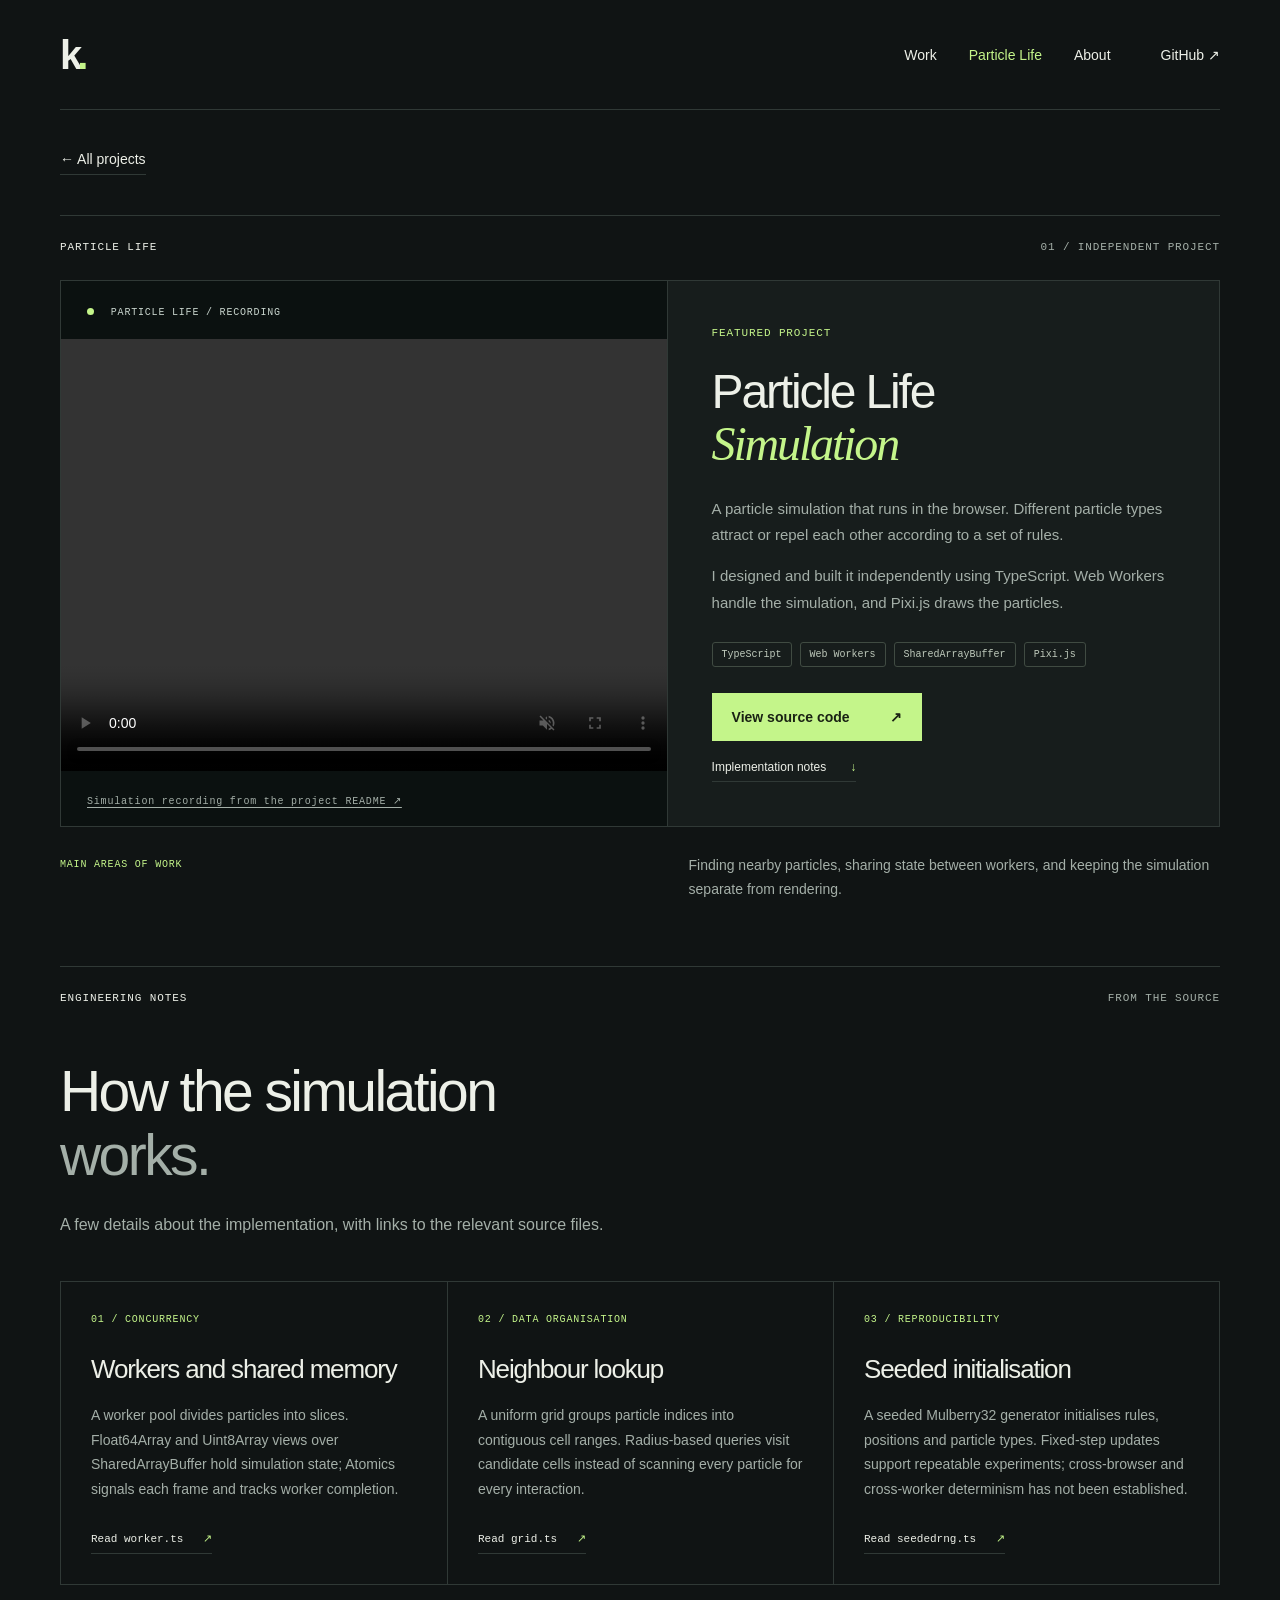
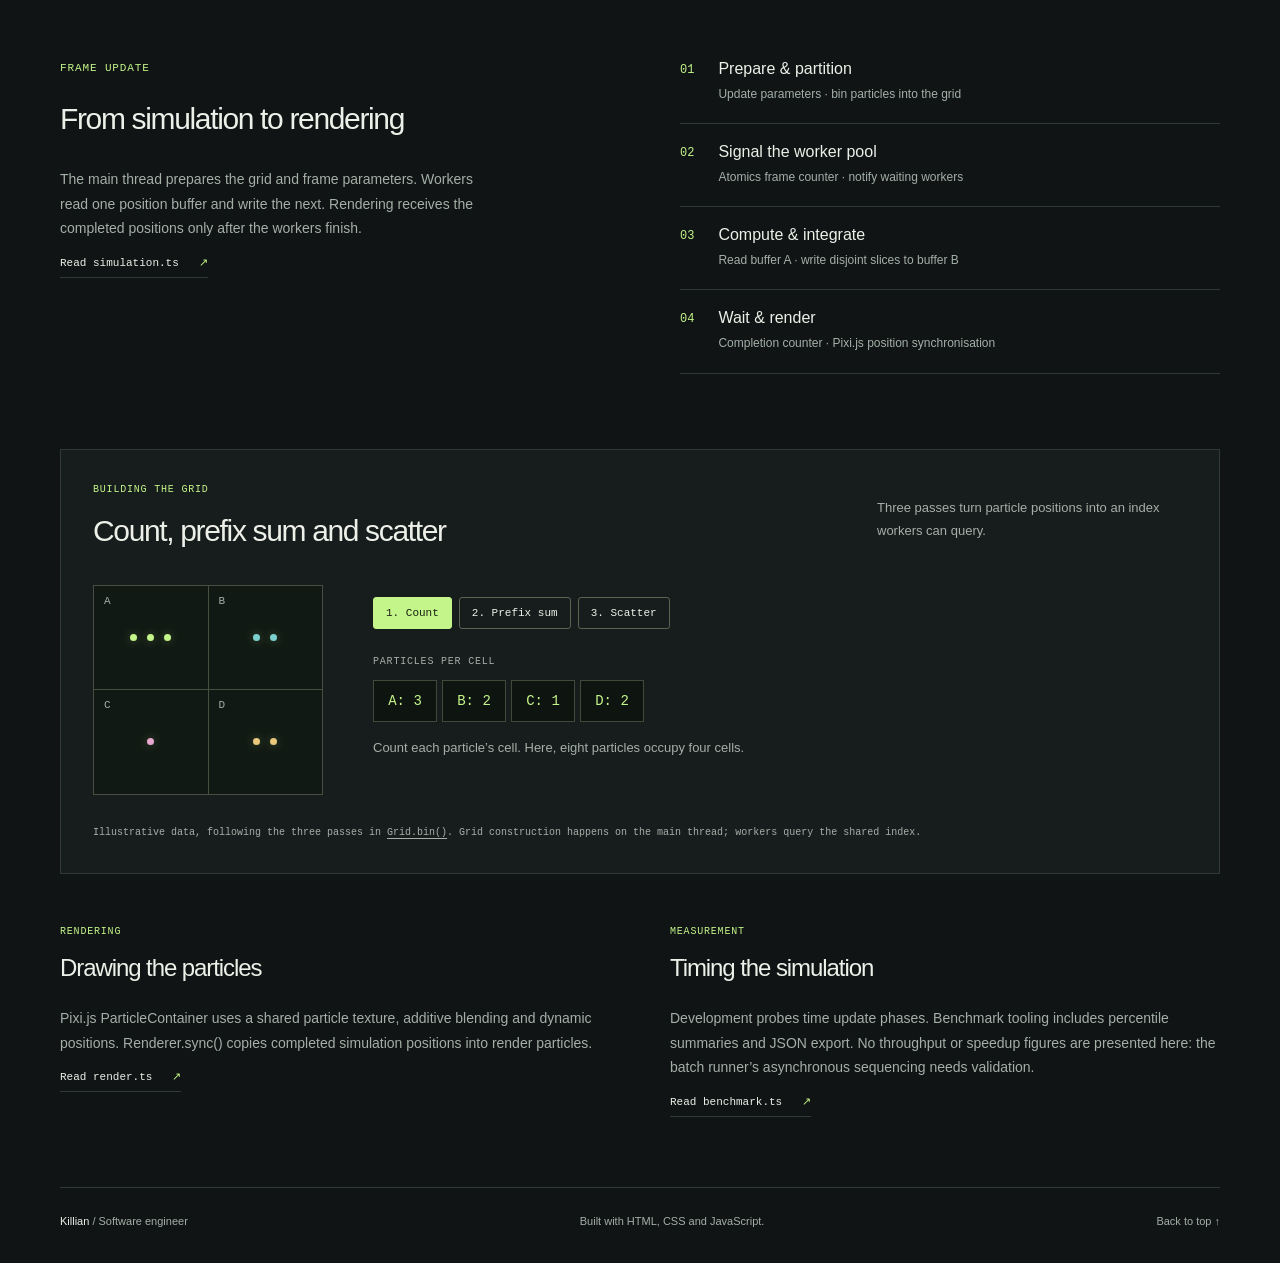
==== particle-life.html @ 876425b4 "Split Particle Life case study into a dedicated page" ====
<!doctype html>
<html lang="en">
<head>
  <meta charset="utf-8">
  <meta name="viewport" content="width=device-width, initial-scale=1">
  <meta name="theme-color" content="#101414">
  <meta name="description" content="How I built my Particle Life simulation, from a brute-force version to a spatial grid and parallel workers.">
  <title>Particle Life — Killian</title>
  <link rel="canonical" href="https://dufuslupus.github.io/particle-life.html">
  <meta property="og:title" content="Particle Life — Killian">
  <meta property="og:description" content="The story and implementation of my Particle Life simulation.">
  <meta property="og:type" content="website">
  <meta property="og:url" content="https://dufuslupus.github.io/particle-life.html">
  <link rel="icon" href="favicon.svg" type="image/svg+xml">
  <link rel="stylesheet" href="styles.css">
  <script src="script.js" defer></script>
</head>
<body>
  <a class="skip-link" href="#main">Skip to content</a>
  <header class="site-header wrap">
    <a class="wordmark" href="index.html" aria-label="Killian, home">k<span>.</span></a>
    <nav aria-label="Main navigation"><a href="index.html#work">Work</a><a href="particle-life.html" aria-current="page">Particle Life</a><a href="index.html#about">About</a><a class="external" href="https://github.com/DufusLupus">GitHub <span aria-hidden="true">↗</span></a></nav>
  </header>
  <main id="main">
    <div class="project-page-heading wrap"><a class="text-link" href="index.html#work">← All projects</a></div>
    <section id="work" class="work wrap" aria-labelledby="work-title">
      <div class="section-label"><h2 id="work-title">PARTICLE LIFE</h2><span>01 / INDEPENDENT PROJECT</span></div>
      <article class="featured">
        <div class="particle-art"><video id="particle-video" controls muted playsinline loop preload="metadata" aria-label="Particle Life simulation recording"><source src="assets/particle-life.mp4" type="video/mp4">Your browser cannot play this video. <a href="assets/particle-life.mp4">Download the simulation recording</a>.</video><div class="art-label"><span class="status-dot"></span> PARTICLE LIFE / RECORDING</div><p class="art-caption"><a href="https://github.com/user-attachments/assets/b621fb14-c8b5-4157-82b7-b56a4f75bf6d">Simulation recording from the project README ↗</a></p></div>
        <div class="project-copy"><p class="eyebrow">FEATURED PROJECT</p><h1>Particle Life<span class="serif">Simulation</span></h1><p>A particle simulation that runs in the browser. Different particle types attract or repel each other according to a set of rules.</p><p>I designed and built it independently using TypeScript. Web Workers handle the simulation, and Pixi.js draws the particles.</p><ul class="tags" aria-label="Project technologies"><li>TypeScript</li><li>Web Workers</li><li>SharedArrayBuffer</li><li>Pixi.js</li></ul><a class="button" href="https://github.com/DufusLupus/Javascript-Particle-Sim">View source code <span aria-hidden="true">↗</span></a><a class="text-link secondary-link" href="#engineering">Implementation notes <span aria-hidden="true">↓</span></a></div>
      </article>
      <div class="project-note"><span>MAIN AREAS OF WORK</span><p>Finding nearby particles, sharing state between workers, and keeping the simulation separate from rendering.</p></div>
    </section>

    <section id="engineering" class="engineering wrap" aria-labelledby="engineering-title">
      <div class="section-label"><p>ENGINEERING NOTES</p><span>FROM THE SOURCE</span></div>
      <h2 id="engineering-title">How the simulation<br><span class="muted">works.</span></h2>
      <p class="section-intro">A few details about the implementation, with links to the relevant source files.</p>
      <div class="highlights">
        <article><span class="card-number">01 / CONCURRENCY</span><h3>Workers and shared memory</h3><p>A worker pool divides particles into slices. Float64Array and Uint8Array views over SharedArrayBuffer hold simulation state; Atomics signals each frame and tracks worker completion.</p><a class="source-link" data-source="src/sim/workers/worker.ts" href="https://github.com/DufusLupus/Javascript-Particle-Sim/blob/3011df54cb6e0d4b2b210ba6ca87b3fdc6b770a5/particle-system/src/sim/workers/worker.ts">Read worker.ts <span aria-hidden="true">↗</span></a></article>
        <article><span class="card-number">02 / DATA ORGANISATION</span><h3>Neighbour lookup</h3><p>A uniform grid groups particle indices into contiguous cell ranges. Radius-based queries visit candidate cells instead of scanning every particle for every interaction.</p><a class="source-link" data-source="src/sim/spatialPartition/modules/grid.ts" href="https://github.com/DufusLupus/Javascript-Particle-Sim/blob/3011df54cb6e0d4b2b210ba6ca87b3fdc6b770a5/particle-system/src/sim/spatialPartition/modules/grid.ts">Read grid.ts <span aria-hidden="true">↗</span></a></article>
        <article><span class="card-number">03 / REPRODUCIBILITY</span><h3>Seeded initialisation</h3><p>A seeded Mulberry32 generator initialises rules, positions and particle types. Fixed-step updates support repeatable experiments; cross-browser and cross-worker determinism has not been established.</p><a class="source-link" data-source="src/core/seededrng.ts" href="https://github.com/DufusLupus/Javascript-Particle-Sim/blob/3011df54cb6e0d4b2b210ba6ca87b3fdc6b770a5/particle-system/src/core/seededrng.ts">Read seededrng.ts <span aria-hidden="true">↗</span></a></article>
      </div>

      <div class="architecture"><div><p class="eyebrow">FRAME UPDATE</p><h3>From simulation to rendering</h3><p>The main thread prepares the grid and frame parameters. Workers read one position buffer and write the next. Rendering receives the completed positions only after the workers finish.</p><a class="source-link" data-source="src/sim/simulation.ts" href="https://github.com/DufusLupus/Javascript-Particle-Sim/blob/3011df54cb6e0d4b2b210ba6ca87b3fdc6b770a5/particle-system/src/sim/simulation.ts">Read simulation.ts <span aria-hidden="true">↗</span></a></div><ol class="pipeline"><li><span>01</span><div><strong>Prepare &amp; partition</strong><small>Update parameters · bin particles into the grid</small></div></li><li><span>02</span><div><strong>Signal the worker pool</strong><small>Atomics frame counter · notify waiting workers</small></div></li><li><span>03</span><div><strong>Compute &amp; integrate</strong><small>Read buffer A · write disjoint slices to buffer B</small></div></li><li><span>04</span><div><strong>Wait &amp; render</strong><small>Completion counter · Pixi.js position synchronisation</small></div></li></ol></div>

      <div class="grid-explainer"><div class="grid-heading"><div><p class="eyebrow">BUILDING THE GRID</p><h3>Count, prefix sum and scatter</h3></div><p>Three passes turn particle positions into an index workers can query.</p></div><div class="grid-demo"><div class="grid-cells" aria-label="Example grid: cell A has 3 particles, B has 2, C has 1, D has 2"><div><span>A</span><i></i><i></i><i></i></div><div><span>B</span><i></i><i></i></div><div><span>C</span><i></i></div><div><span>D</span><i></i><i></i></div></div><div class="demo-detail"><div class="step-controls" role="group" aria-label="Grid binning stage"><button type="button" data-step="0" aria-pressed="true">1. Count</button><button type="button" data-step="1" aria-pressed="false">2. Prefix sum</button><button type="button" data-step="2" aria-pressed="false">3. Scatter</button></div><div id="step-output" aria-live="polite" aria-atomic="true"><p class="array-label">PARTICLES PER CELL</p><div class="array-values"><span>A: 3</span><span>B: 2</span><span>C: 1</span><span>D: 2</span></div><p class="step-description">Count each particle’s cell. Here, eight particles occupy four cells.</p></div></div></div><p class="demo-caption">Illustrative data, following the three passes in <a data-source="src/sim/spatialPartition/modules/grid.ts" href="https://github.com/DufusLupus/Javascript-Particle-Sim/blob/3011df54cb6e0d4b2b210ba6ca87b3fdc6b770a5/particle-system/src/sim/spatialPartition/modules/grid.ts">Grid.bin()</a>. Grid construction happens on the main thread; workers query the shared index.</p></div>

      <div class="engineering-footnotes"><article><p class="eyebrow">RENDERING</p><h3>Drawing the particles</h3><p>Pixi.js ParticleContainer uses a shared particle texture, additive blending and dynamic positions. Renderer.sync() copies completed simulation positions into render particles.</p><a class="source-link" data-source="src/render/render.ts" href="https://github.com/DufusLupus/Javascript-Particle-Sim/blob/3011df54cb6e0d4b2b210ba6ca87b3fdc6b770a5/particle-system/src/render/render.ts">Read render.ts <span aria-hidden="true">↗</span></a></article><article><p class="eyebrow">MEASUREMENT</p><h3>Timing the simulation</h3><p>Development probes time update phases. Benchmark tooling includes percentile summaries and JSON export. No throughput or speedup figures are presented here: the batch runner’s asynchronous sequencing needs validation.</p><a class="source-link" data-source="tests/benchmark/benchmark.ts" href="https://github.com/DufusLupus/Javascript-Particle-Sim/blob/3011df54cb6e0d4b2b210ba6ca87b3fdc6b770a5/particle-system/tests/benchmark/benchmark.ts">Read benchmark.ts <span aria-hidden="true">↗</span></a></article></div>
    </section>

  </main>
  <footer class="wrap"><span>Killian <span class="muted">/ Software engineer</span></span><span>Built with HTML, CSS and JavaScript.</span><a href="#">Back to top ↑</a></footer>
</body>
</html>
---- styles.css ----
@charset "UTF-8";
:root{color-scheme:dark;--bg:#101414;--panel:#171d1c;--line:#303936;--text:#edf0e8;--muted:#a4afa8;--accent:#c4f58a;--mono:ui-monospace,SFMono-Regular,Consolas,monospace}
*{box-sizing:border-box}html{scroll-behavior:smooth;scroll-padding-top:32px}body{margin:0;background:var(--bg);color:var(--text);font-family:Inter,"Segoe UI",Arial,sans-serif;-webkit-font-smoothing:antialiased}a{color:inherit;text-decoration:none}button{font:inherit}a,button{-webkit-tap-highlight-color:transparent}a:focus-visible,button:focus-visible{outline:2px solid var(--accent);outline-offset:6px}a:hover{color:var(--accent)}p{line-height:1.75;color:var(--muted)}h1,h2,h3,p{margin-top:0}h1,h2,h3{font-weight:500;letter-spacing:-.045em}.wrap{width:min(1160px,calc(100% - 96px));margin-inline:auto}.site-header{height:110px;display:flex;align-items:center;justify-content:space-between;border-bottom:1px solid var(--line)}.wordmark{font-weight:700;font-size:40px;letter-spacing:-5px;line-height:1}.wordmark span{color:var(--accent)}nav{display:flex;gap:32px;font-size:14px}nav .external{margin-left:18px}.hero{padding:90px 0 68px}.eyebrow,.section-label,.card-number,.small-label,.art-label,.array-label,.demo-caption,.art-caption{font:11px/1.6 var(--mono);letter-spacing:.08em}.eyebrow{color:var(--accent);margin-bottom:24px}.status-dot{display:inline-block;width:7px;height:7px;border-radius:50%;background:var(--accent);margin-right:10px}.hero h1{font-size:clamp(45px,6.6vw,84px);line-height:1.08;margin-bottom:36px}.hero h1>span{color:var(--muted)}.hero-bottom{display:flex;justify-content:space-between;align-items:end;gap:30px}.hero-bottom p{font-size:17px;margin:0;max-width:530px}.text-link{font-size:14px;display:inline-flex;gap:24px;align-items:center;padding-bottom:7px;border-bottom:1px solid var(--line);white-space:nowrap}.text-link span,.button span{color:var(--accent)}.section-label{border-top:1px solid var(--line);padding:23px 0;display:flex;justify-content:space-between;color:var(--muted);gap:20px}.section-label h2,.section-label p{font:inherit;letter-spacing:inherit;color:var(--text);margin:0}.featured{display:grid;grid-template-columns:1.1fr 1fr;background:var(--panel);border:1px solid var(--line)}.particle-art{min-height:520px;position:relative;background:#0b1110;overflow:hidden;border-right:1px solid var(--line)}canvas{width:100%;height:100%;position:absolute;inset:0}.art-label{position:absolute;top:24px;left:26px;color:#c8d4cd;font-size:10px}.art-caption{position:absolute;bottom:16px;left:26px;right:20px;font-size:10px;color:#a4afa8;margin:0}.project-copy{padding:44px}.project-copy h3{font-size:48px;line-height:1.08;margin-bottom:26px}.serif{font-family:Georgia,"Times New Roman",serif;font-style:italic;font-weight:400}.project-copy h3 .serif{display:block;color:var(--accent)}.project-copy p:not(.eyebrow){font-size:15px}.tags{display:flex;flex-wrap:wrap;list-style:none;gap:8px;padding:0;margin:26px 0}.tags li{border:1px solid #404b42;border-radius:3px;padding:6px 9px;color:#bfcabc;font:10px var(--mono)}.button{display:inline-flex;justify-content:space-between;align-items:center;gap:40px;background:var(--accent);color:#192113;padding:15px 19px;font-size:14px;font-weight:600;border:1px solid var(--accent)}.button span{color:#192113}.button:hover{background:#d9ffae;color:#192113}.secondary-link{display:flex;width:fit-content;margin-top:19px;font-size:12px}.project-note{display:grid;grid-template-columns:1.1fr 1fr;gap:44px;padding:26px 0 64px}.project-note>span{font:10px var(--mono);letter-spacing:.08em;color:var(--accent);padding-top:6px}.project-note p{margin:0;font-size:14px}.engineering{padding-bottom:70px}.engineering>h2,.contact h2{font-size:clamp(36px,4.5vw,57px);line-height:1.12;margin:30px 0 23px}.muted{color:var(--muted)}.section-intro{max-width:570px;font-size:16px;margin-bottom:42px}.highlights{display:grid;grid-template-columns:repeat(3,1fr);border:1px solid var(--line)}.highlights article{padding:30px;display:flex;flex-direction:column}.highlights article+article{border-left:1px solid var(--line)}.card-number{color:var(--accent);font-size:10px}.highlights h3{font-size:26px;line-height:1.2;margin:26px 0 18px}.highlights p{font-size:14px;margin-bottom:30px}.source-link{font:11px/1.6 var(--mono);color:var(--text);display:flex;gap:20px;align-items:center;width:fit-content;border-bottom:1px solid var(--line);padding-bottom:4px;margin-top:auto}.source-link span{color:var(--accent)}.architecture{display:grid;grid-template-columns:1fr 1fr;gap:80px;padding:75px 0}.architecture h3,.grid-heading h3,.engineering-footnotes h3{font-size:30px;line-height:1.2}.architecture p:not(.eyebrow){font-size:14px;max-width:430px}.pipeline{list-style:none;margin:0;padding:0}.pipeline li{display:flex;gap:24px;border-bottom:1px solid var(--line);padding:19px 0}.pipeline li:first-child{padding-top:0}.pipeline li>span{font:12px var(--mono);color:var(--accent);padding-top:3px}.pipeline strong{font-weight:500;font-size:16px}.pipeline small{display:block;margin-top:7px;font-size:12px;line-height:1.6;color:var(--muted)}.grid-explainer{background:var(--panel);border:1px solid var(--line);padding:32px}.grid-heading{display:flex;justify-content:space-between;align-items:center;gap:40px}.grid-heading .eyebrow{font-size:10px;margin-bottom:15px}.grid-heading h3{margin-bottom:22px}.grid-heading>p{max-width:310px;font-size:13px}.grid-demo{display:grid;grid-template-columns:230px 1fr;gap:50px;align-items:center;margin:14px 0 30px}.grid-cells{display:grid;grid-template-columns:repeat(2,1fr);height:210px;gap:1px;background:#455041;border:1px solid #455041}.grid-cells>div{position:relative;background:#111914;display:flex;align-items:center;justify-content:center;gap:10px}.grid-cells span{position:absolute;top:9px;left:10px;font:11px var(--mono);color:var(--muted)}.grid-cells i{width:7px;height:7px;border-radius:50%;background:var(--accent);box-shadow:0 0 10px #c4f58350}.grid-cells>div:nth-child(2) i{background:#7bd0cf}.grid-cells>div:nth-child(3) i{background:#e7a8cf}.grid-cells>div:nth-child(4) i{background:#e9c77c}.step-controls{display:flex;gap:7px;flex-wrap:wrap;margin-bottom:25px}.step-controls button{background:transparent;border:1px solid #596453;border-radius:3px;padding:9px 12px;color:var(--text);font:11px var(--mono);cursor:pointer}.step-controls button[aria-pressed=true]{background:var(--accent);border-color:var(--accent);color:#182012}.step-controls button:hover{border-color:var(--accent)}.array-label{color:var(--muted);font-size:10px;margin-bottom:10px}.array-values{display:flex;gap:5px;flex-wrap:wrap}.array-values span{background:#0e1410;border:1px solid #404a3b;padding:12px;min-width:64px;text-align:center;font:14px var(--mono);color:var(--accent)}.step-description{font-size:13px;margin:15px 0 0;min-height:46px}.demo-caption{font-size:10px;letter-spacing:0;margin:0}.demo-caption a{text-decoration:underline;text-underline-offset:3px}.engineering-footnotes{display:grid;grid-template-columns:1fr 1fr;gap:60px;padding-top:50px}.engineering-footnotes .eyebrow{font-size:10px;margin-bottom:14px}.engineering-footnotes h3{font-size:24px}.engineering-footnotes p:not(.eyebrow){font-size:14px}.about{display:grid;grid-template-columns:1fr 1fr;gap:80px;border-top:1px solid var(--line);padding:65px 0}.about h2{font-size:clamp(36px,4.5vw,56px);line-height:1.15}.about .serif{color:var(--accent)}.about-copy p{font-size:15px}.cv-placeholder{display:flex;align-items:center;justify-content:space-between;border-block:1px solid var(--line);padding:20px 0;margin-top:30px;font-size:14px;gap:20px}.small-label{font-size:9px;color:var(--muted);border:1px solid var(--line);padding:4px 7px;white-space:nowrap}.about-copy .small-note{font-size:12px;margin-top:10px}.next-project{padding:30px;border:1px dashed #465044;position:relative}.next-project h2{font-size:25px;margin:18px 0 10px}.next-project p{font-size:14px;margin-bottom:0}.next-project>.small-label{position:absolute;top:30px;right:30px}.contact{padding:85px 0}.contact h2{margin-bottom:30px}footer{display:flex;justify-content:space-between;gap:20px;align-items:center;border-top:1px solid var(--line);padding:27px 0 36px;font-size:11px;color:var(--muted)}footer>span:first-child{color:var(--text)}.skip-link{position:fixed;top:-100px;left:20px;z-index:10;padding:12px;background:var(--accent);color:#172012}.skip-link:focus{top:15px}
@media(min-width:1450px){.hero{padding-top:110px}.hero h1{font-size:88px}}
@media(max-width:900px){.wrap{width:calc(100% - 48px)}.project-copy{padding:28px}.project-copy h3{font-size:39px}.highlights article{padding:22px}.architecture,.about{gap:40px}.grid-demo{gap:25px}.grid-heading{gap:20px}.project-note{gap:28px}.engineering-footnotes{gap:35px}}
@media(max-width:650px){.wrap{width:calc(100% - 36px)}.site-header{height:85px}nav{gap:18px;font-size:12px}nav .external{margin-left:0}nav a[href="#about"]{display:none}.hero{padding:60px 0 45px}.hero h1{font-size:clamp(38px,9vw,58px);margin-bottom:25px}.hero-bottom{display:block}.hero-bottom p{font-size:15px}.hero-bottom>.text-link{margin-top:25px}.section-label{font-size:9px;letter-spacing:.04em}.featured{grid-template-columns:1fr}.particle-art{min-height:350px;border-right:0;border-bottom:1px solid var(--line)}.project-copy{padding:28px}.project-copy h3{font-size:43px}.project-note{grid-template-columns:1fr;gap:10px;padding-bottom:45px}.engineering>h2{margin-top:22px}.highlights{grid-template-columns:1fr}.highlights article{padding:26px}.highlights article+article{border-left:0;border-top:1px solid var(--line)}.highlights h3 br{display:none}.highlights h3{margin-top:18px}.highlights p{margin-bottom:20px}.architecture{grid-template-columns:1fr;padding:45px 0;gap:28px}.architecture h3{font-size:27px}.grid-explainer{padding:23px}.grid-heading{display:block}.grid-heading>p{max-width:none}.grid-heading h3{font-size:26px;margin-bottom:14px}.grid-demo{grid-template-columns:1fr;gap:24px}.grid-cells{max-width:240px;width:100%;height:190px;margin:auto}.step-controls{gap:5px}.step-controls button{padding:9px;font-size:10px}.array-values span{min-width:42px;padding:10px}.engineering-footnotes{grid-template-columns:1fr;gap:30px;padding-top:35px}.engineering{padding-bottom:45px}.about{grid-template-columns:1fr;gap:15px;padding:45px 0}.about h2{margin-bottom:10px}.next-project{padding:25px}.next-project>.small-label{position:static;display:inline-block;margin-top:20px}.contact{padding:60px 0}footer{flex-wrap:wrap;line-height:1.6}footer>span:nth-child(2){order:3;width:100%}}
@media(prefers-reduced-motion:reduce){html{scroll-behavior:auto}}

/* Keep the complete recording visible and leave room for native controls. */
#particle-video{position:absolute;inset:58px 0 55px;width:100%;height:calc(100% - 113px);object-fit:contain;background:#0b1110}.art-label{pointer-events:none}.art-caption a{text-decoration:underline;text-underline-offset:3px}

/* Dedicated project page, using the same layout and typography as the home page. */
.project-page-heading{padding:40px 0}.project-copy h1{font-size:48px;line-height:1.08;margin-bottom:26px}.project-copy h1 .serif{display:block;color:var(--accent)}nav [aria-current=page]{color:var(--accent)}
@media(max-width:900px){.project-copy h1{font-size:39px}}
@media(max-width:650px){.project-copy h1{font-size:43px}.project-page-heading{padding:28px 0}nav{gap:14px}nav a[href="index.html#about"]{display:none}}
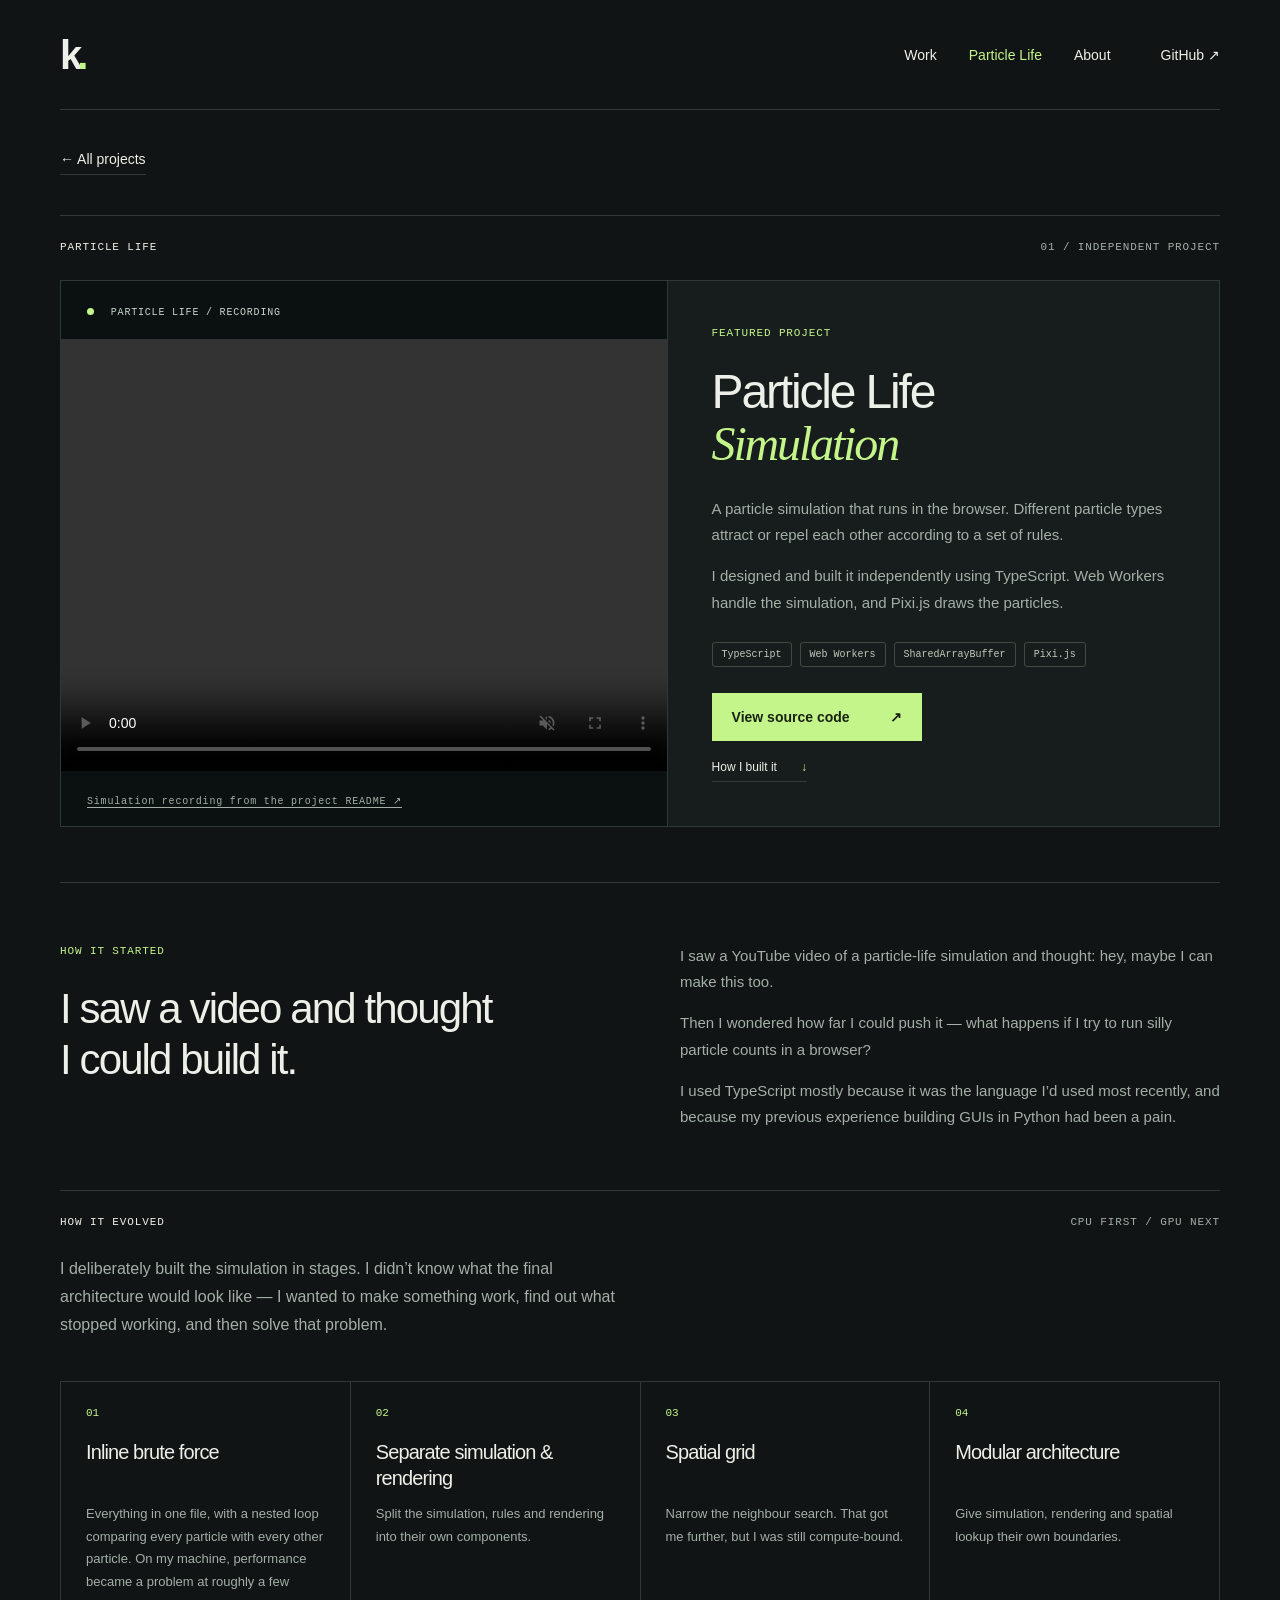
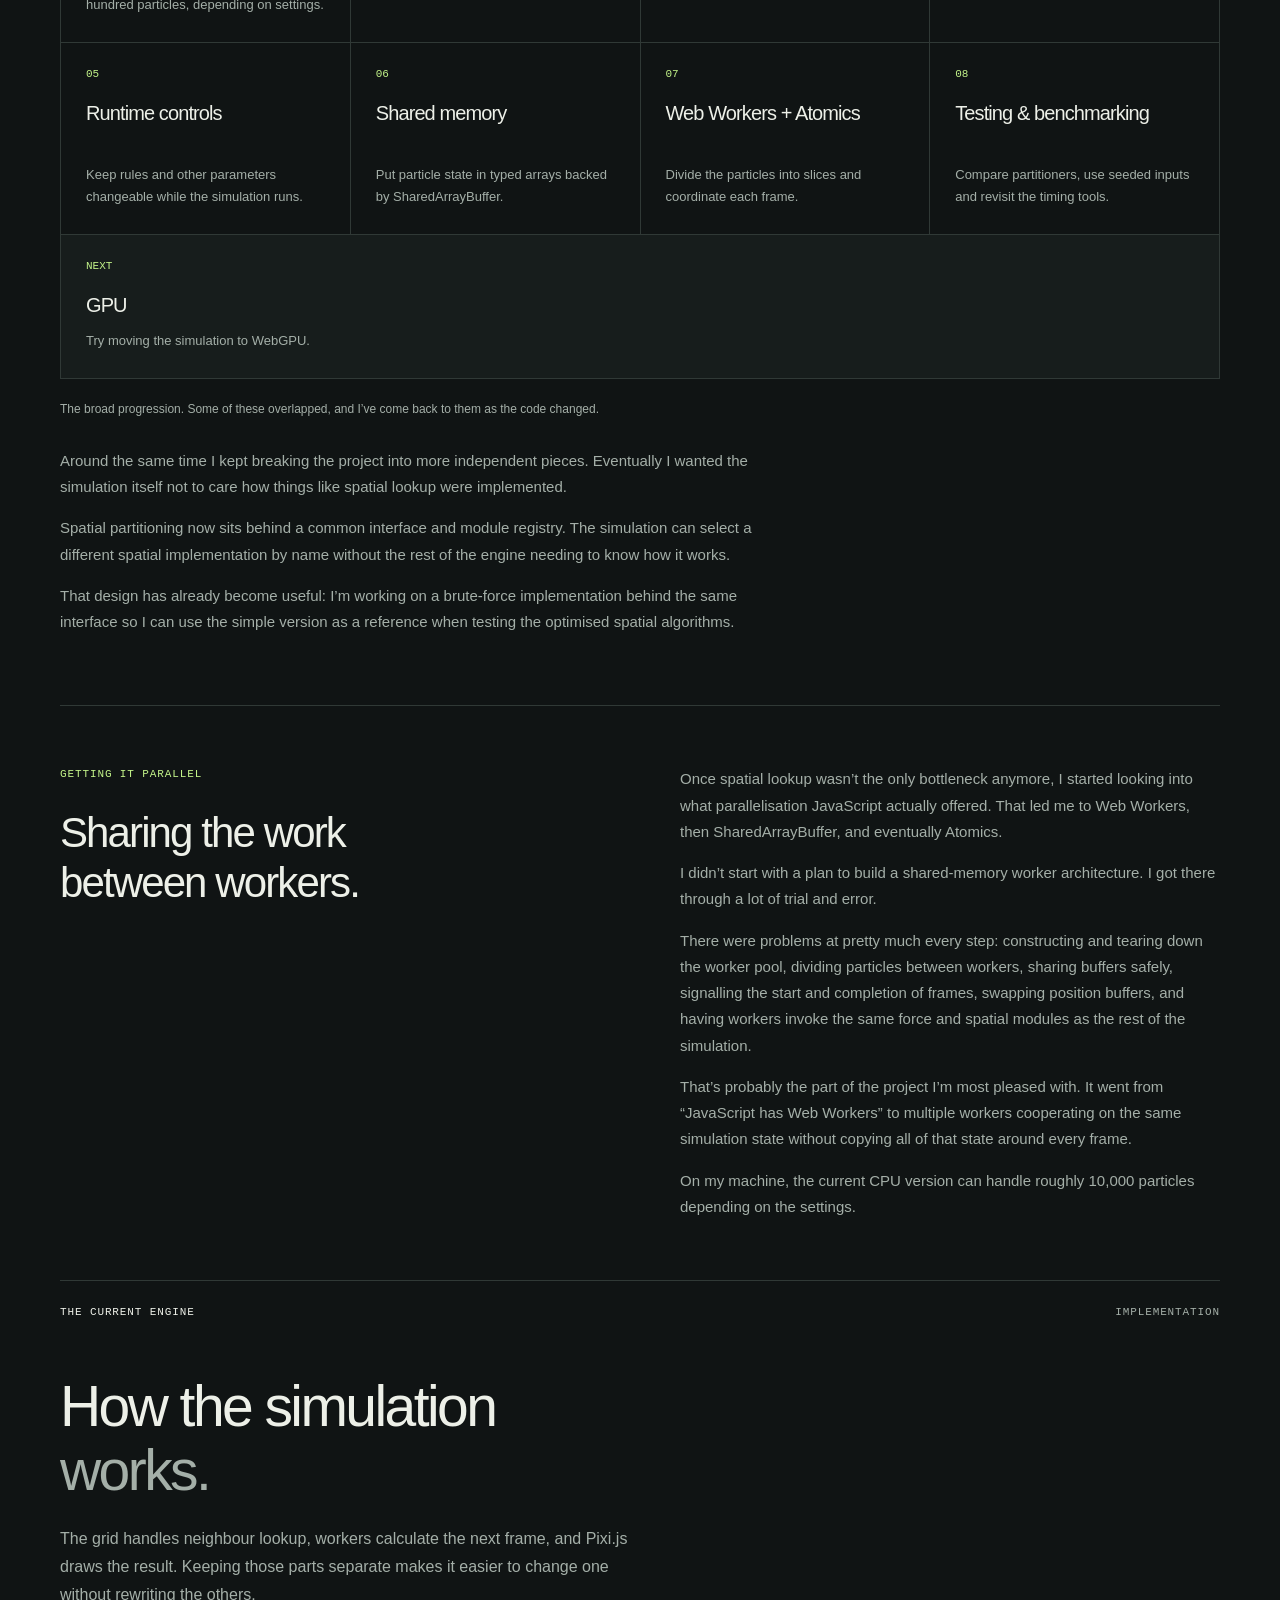
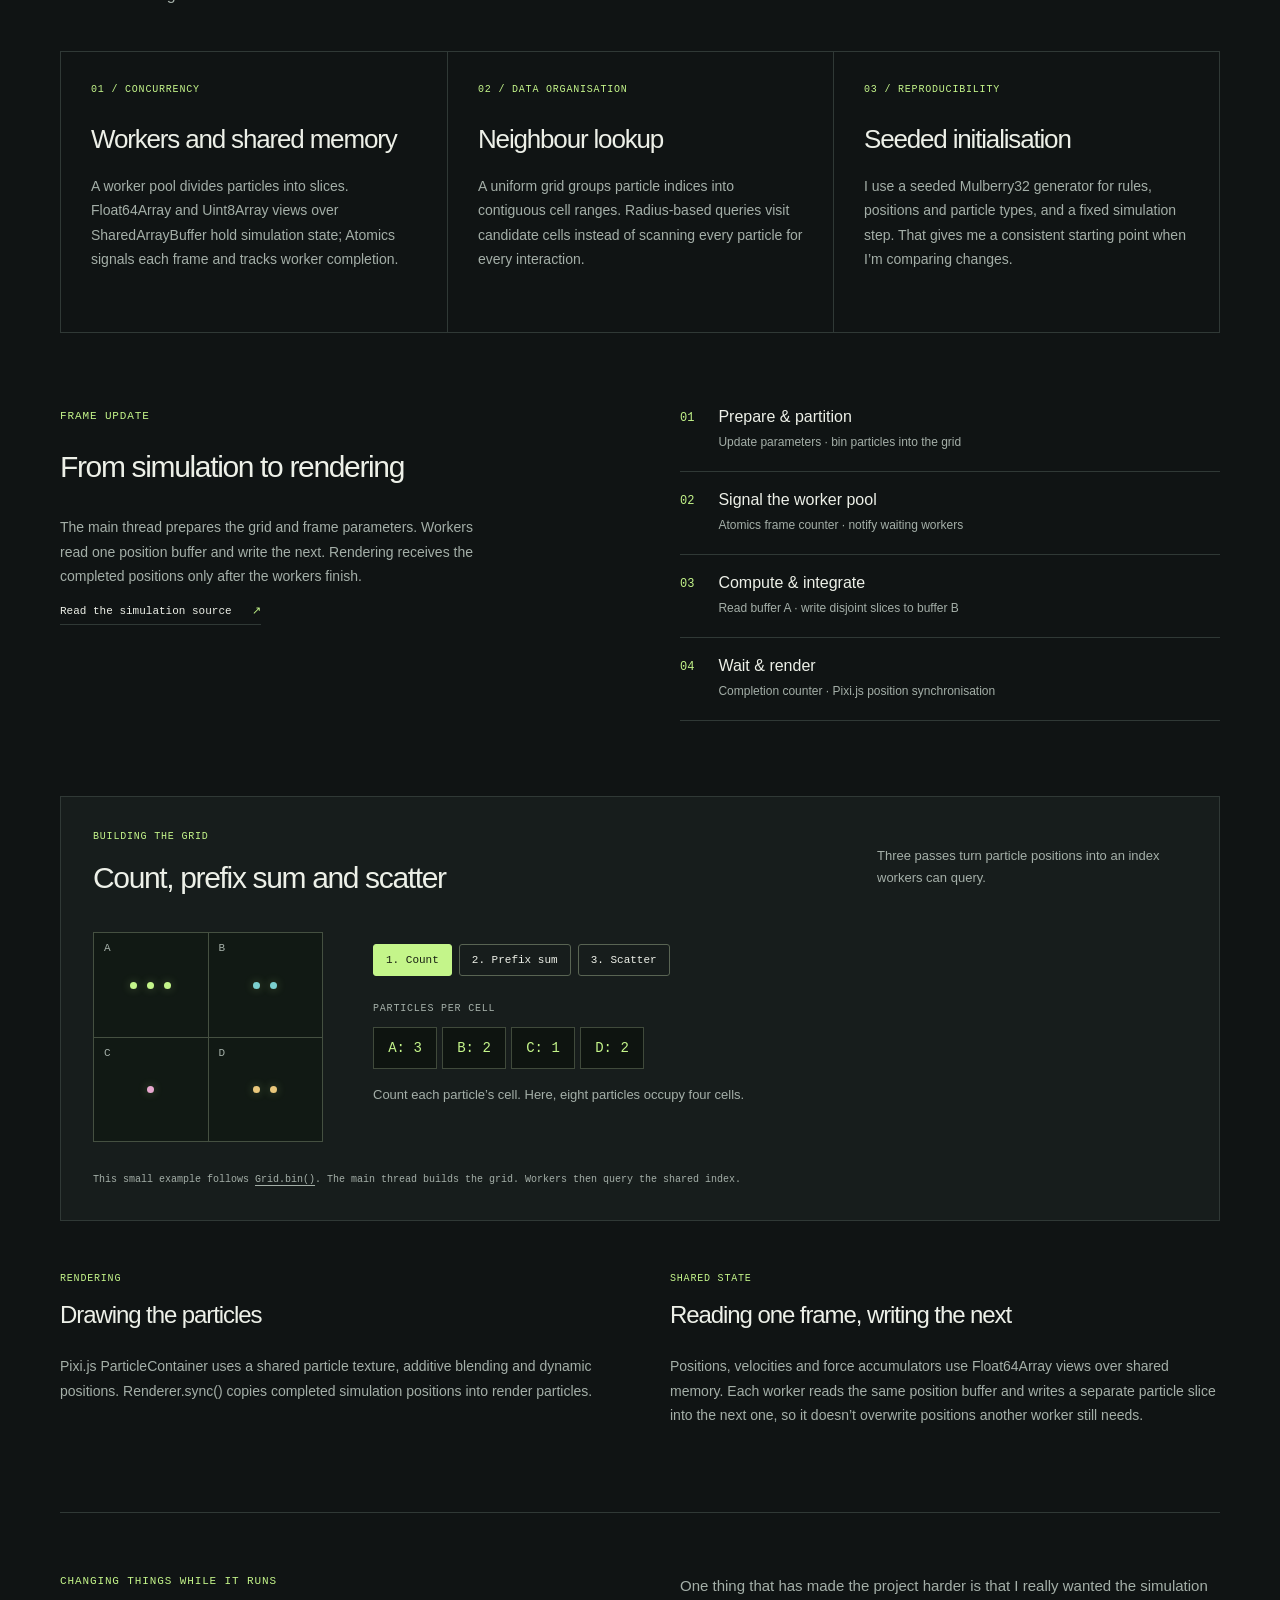
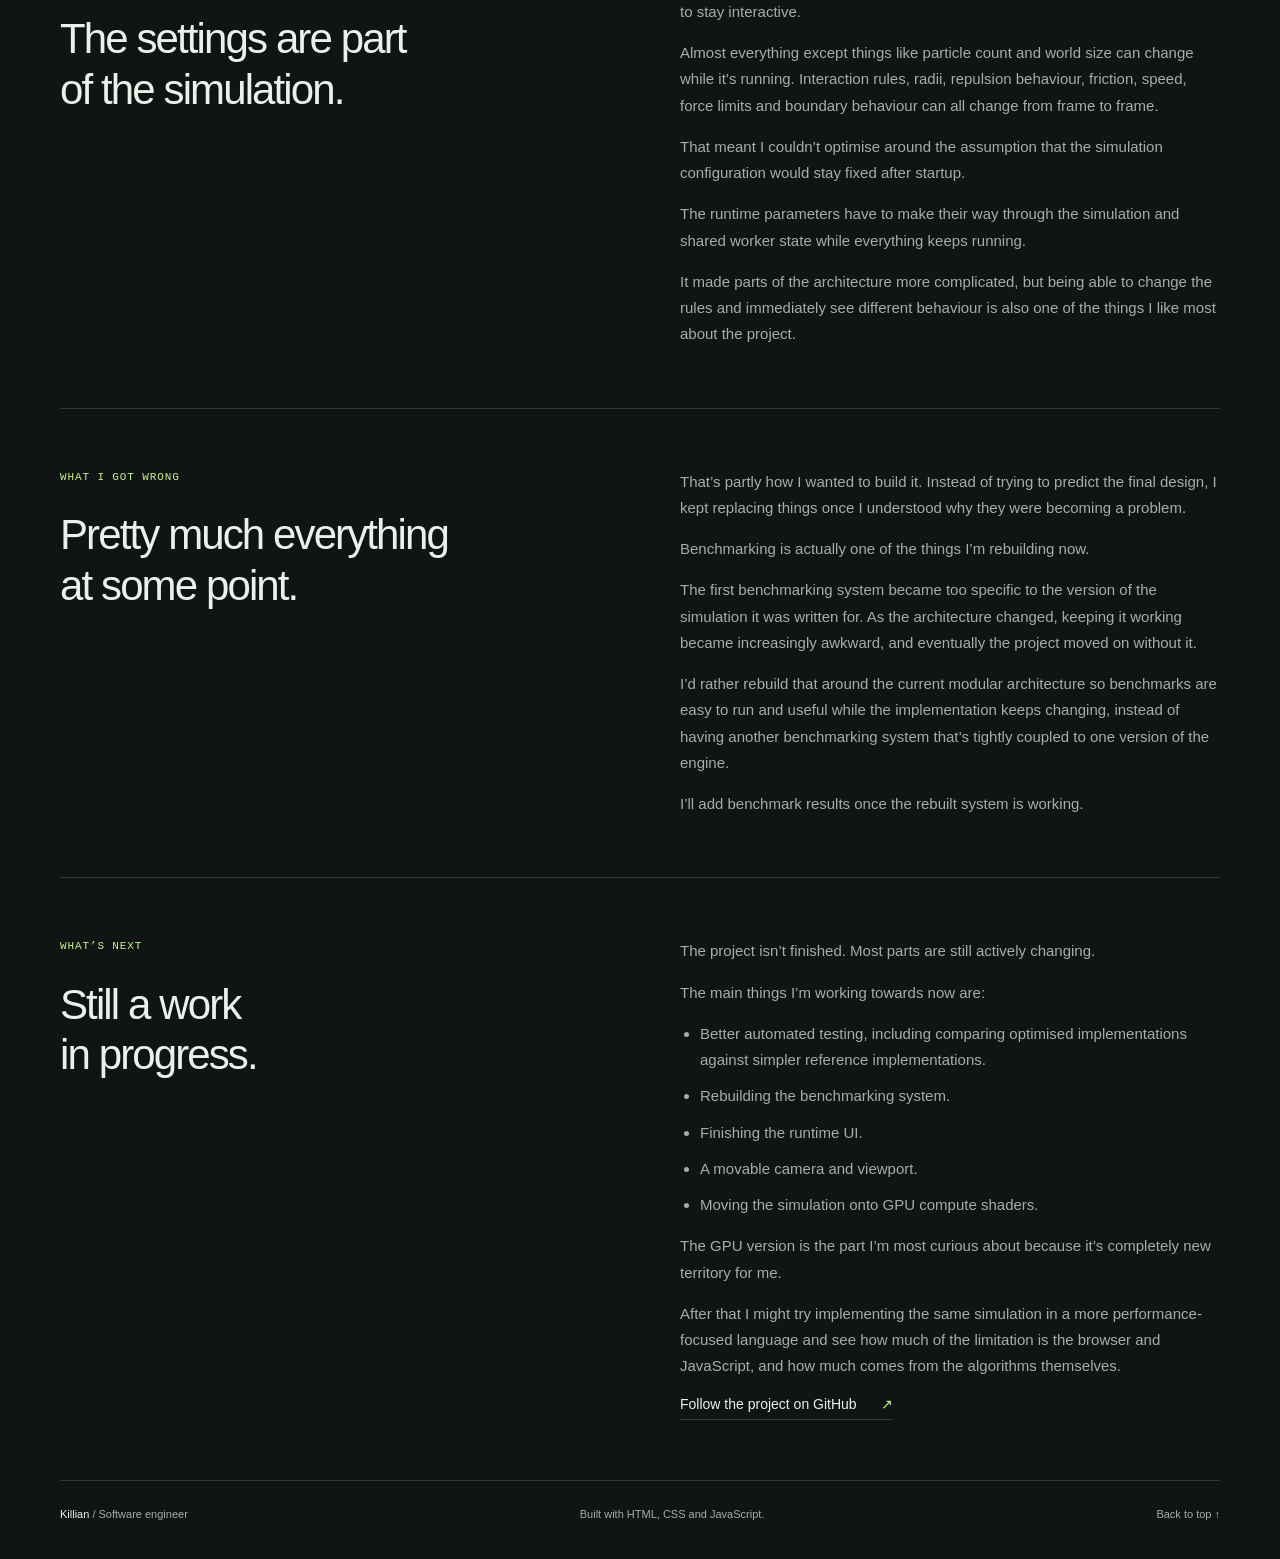
==== commit 0c99ef8f: "Tell Particle Life's development story in Killian's words" ====
--- a/particle-life.html
+++ b/particle-life.html
@@ -27,28 +27,66 @@
       <div class="section-label"><h2 id="work-title">PARTICLE LIFE</h2><span>01 / INDEPENDENT PROJECT</span></div>
       <article class="featured">
         <div class="particle-art"><video id="particle-video" controls muted playsinline loop preload="metadata" aria-label="Particle Life simulation recording"><source src="assets/particle-life.mp4" type="video/mp4">Your browser cannot play this video. <a href="assets/particle-life.mp4">Download the simulation recording</a>.</video><div class="art-label"><span class="status-dot"></span> PARTICLE LIFE / RECORDING</div><p class="art-caption"><a href="https://github.com/user-attachments/assets/b621fb14-c8b5-4157-82b7-b56a4f75bf6d">Simulation recording from the project README ↗</a></p></div>
-        <div class="project-copy"><p class="eyebrow">FEATURED PROJECT</p><h1>Particle Life<span class="serif">Simulation</span></h1><p>A particle simulation that runs in the browser. Different particle types attract or repel each other according to a set of rules.</p><p>I designed and built it independently using TypeScript. Web Workers handle the simulation, and Pixi.js draws the particles.</p><ul class="tags" aria-label="Project technologies"><li>TypeScript</li><li>Web Workers</li><li>SharedArrayBuffer</li><li>Pixi.js</li></ul><a class="button" href="https://github.com/DufusLupus/Javascript-Particle-Sim">View source code <span aria-hidden="true">↗</span></a><a class="text-link secondary-link" href="#engineering">Implementation notes <span aria-hidden="true">↓</span></a></div>
+        <div class="project-copy"><p class="eyebrow">FEATURED PROJECT</p><h1>Particle Life<span class="serif">Simulation</span></h1><p>A particle simulation that runs in the browser. Different particle types attract or repel each other according to a set of rules.</p><p>I designed and built it independently using TypeScript. Web Workers handle the simulation, and Pixi.js draws the particles.</p><ul class="tags" aria-label="Project technologies"><li>TypeScript</li><li>Web Workers</li><li>SharedArrayBuffer</li><li>Pixi.js</li></ul><a class="button" href="https://github.com/DufusLupus/Javascript-Particle-Sim">View source code <span aria-hidden="true">↗</span></a><a class="text-link secondary-link" href="#origin">How I built it <span aria-hidden="true">↓</span></a></div>
       </article>
-      <div class="project-note"><span>MAIN AREAS OF WORK</span><p>Finding nearby particles, sharing state between workers, and keeping the simulation separate from rendering.</p></div>
+
+    </section>
+
+    <section id="origin" class="story-section wrap" aria-labelledby="origin-title">
+      <div><p class="eyebrow">HOW IT STARTED</p><h2 id="origin-title">I saw a video and thought<br>I could build it.</h2></div>
+      <div class="story-copy"><p>I saw a YouTube video of a particle-life simulation and thought: hey, maybe I can make this too.</p><p>Then I wondered how far I could push it — what happens if I try to run silly particle counts in a browser?</p><p>I used TypeScript mostly because it was the language I’d used most recently, and because my previous experience building GUIs in Python had been a pain.</p></div>
+    </section>
+    <section class="evolution wrap" aria-labelledby="evolution-title">
+      <div class="section-label"><h2 id="evolution-title">HOW IT EVOLVED</h2><span>CPU FIRST / GPU NEXT</span></div>
+      <p class="section-intro">I deliberately built the simulation in stages. I didn’t know what the final architecture would look like — I wanted to make something work, find out what stopped working, and then solve that problem.</p>
+      <ol class="timeline">
+        <li><span>01</span><h3>Inline brute force</h3><p>Everything in one file, with a nested loop comparing every particle with every other particle. On my machine, performance became a problem at roughly a few hundred particles, depending on settings.</p></li>
+        <li><span>02</span><h3>Separate simulation &amp; rendering</h3><p>Split the simulation, rules and rendering into their own components.</p></li>
+        <li><span>03</span><h3>Spatial grid</h3><p>Narrow the neighbour search. That got me further, but I was still compute-bound.</p></li>
+        <li><span>04</span><h3>Modular architecture</h3><p>Give simulation, rendering and spatial lookup their own boundaries.</p></li>
+        <li><span>05</span><h3>Runtime controls</h3><p>Keep rules and other parameters changeable while the simulation runs.</p></li>
+        <li><span>06</span><h3>Shared memory</h3><p>Put particle state in typed arrays backed by SharedArrayBuffer.</p></li>
+        <li><span>07</span><h3>Web Workers + Atomics</h3><p>Divide the particles into slices and coordinate each frame.</p></li>
+        <li><span>08</span><h3>Testing &amp; benchmarking</h3><p>Compare partitioners, use seeded inputs and revisit the timing tools.</p></li>
+        <li class="timeline-next"><span>NEXT</span><h3>GPU</h3><p>Try moving the simulation to WebGPU.</p></li>
+      </ol>
+      <p class="small-note">The broad progression. Some of these overlapped, and I’ve come back to them as the code changed.</p>
+      <div class="evolution-notes"><p>Around the same time I kept breaking the project into more independent pieces. Eventually I wanted the simulation itself not to care how things like spatial lookup were implemented.</p><p>Spatial partitioning now sits behind a common interface and module registry. The simulation can select a different spatial implementation by name without the rest of the engine needing to know how it works.</p><p>That design has already become useful: I’m working on a brute-force implementation behind the same interface so I can use the simple version as a reference when testing the optimised spatial algorithms.</p></div>
+    </section>
+    <section id="parallel" class="story-section wrap" aria-labelledby="parallel-title">
+      <div><p class="eyebrow">GETTING IT PARALLEL</p><h2 id="parallel-title">Sharing the work<br>between workers.</h2></div>
+      <div class="story-copy"><p>Once spatial lookup wasn’t the only bottleneck anymore, I started looking into what parallelisation JavaScript actually offered. That led me to Web Workers, then SharedArrayBuffer, and eventually Atomics.</p><p>I didn’t start with a plan to build a shared-memory worker architecture. I got there through a lot of trial and error.</p><p>There were problems at pretty much every step: constructing and tearing down the worker pool, dividing particles between workers, sharing buffers safely, signalling the start and completion of frames, swapping position buffers, and having workers invoke the same force and spatial modules as the rest of the simulation.</p><p>That’s probably the part of the project I’m most pleased with. It went from “JavaScript has Web Workers” to multiple workers cooperating on the same simulation state without copying all of that state around every frame.</p><p>On my machine, the current CPU version can handle roughly 10,000 particles depending on the settings.</p></div>
     </section>
 
     <section id="engineering" class="engineering wrap" aria-labelledby="engineering-title">
-      <div class="section-label"><p>ENGINEERING NOTES</p><span>FROM THE SOURCE</span></div>
+      <div class="section-label"><p>THE CURRENT ENGINE</p><span>IMPLEMENTATION</span></div>
       <h2 id="engineering-title">How the simulation<br><span class="muted">works.</span></h2>
-      <p class="section-intro">A few details about the implementation, with links to the relevant source files.</p>
+      <p class="section-intro">The grid handles neighbour lookup, workers calculate the next frame, and Pixi.js draws the result. Keeping those parts separate makes it easier to change one without rewriting the others.</p>
       <div class="highlights">
-        <article><span class="card-number">01 / CONCURRENCY</span><h3>Workers and shared memory</h3><p>A worker pool divides particles into slices. Float64Array and Uint8Array views over SharedArrayBuffer hold simulation state; Atomics signals each frame and tracks worker completion.</p><a class="source-link" data-source="src/sim/workers/worker.ts" href="https://github.com/DufusLupus/Javascript-Particle-Sim/blob/3011df54cb6e0d4b2b210ba6ca87b3fdc6b770a5/particle-system/src/sim/workers/worker.ts">Read worker.ts <span aria-hidden="true">↗</span></a></article>
-        <article><span class="card-number">02 / DATA ORGANISATION</span><h3>Neighbour lookup</h3><p>A uniform grid groups particle indices into contiguous cell ranges. Radius-based queries visit candidate cells instead of scanning every particle for every interaction.</p><a class="source-link" data-source="src/sim/spatialPartition/modules/grid.ts" href="https://github.com/DufusLupus/Javascript-Particle-Sim/blob/3011df54cb6e0d4b2b210ba6ca87b3fdc6b770a5/particle-system/src/sim/spatialPartition/modules/grid.ts">Read grid.ts <span aria-hidden="true">↗</span></a></article>
-        <article><span class="card-number">03 / REPRODUCIBILITY</span><h3>Seeded initialisation</h3><p>A seeded Mulberry32 generator initialises rules, positions and particle types. Fixed-step updates support repeatable experiments; cross-browser and cross-worker determinism has not been established.</p><a class="source-link" data-source="src/core/seededrng.ts" href="https://github.com/DufusLupus/Javascript-Particle-Sim/blob/3011df54cb6e0d4b2b210ba6ca87b3fdc6b770a5/particle-system/src/core/seededrng.ts">Read seededrng.ts <span aria-hidden="true">↗</span></a></article>
+        <article><span class="card-number">01 / CONCURRENCY</span><h3>Workers and shared memory</h3><p>A worker pool divides particles into slices. Float64Array and Uint8Array views over SharedArrayBuffer hold simulation state; Atomics signals each frame and tracks worker completion.</p></article>
+        <article><span class="card-number">02 / DATA ORGANISATION</span><h3>Neighbour lookup</h3><p>A uniform grid groups particle indices into contiguous cell ranges. Radius-based queries visit candidate cells instead of scanning every particle for every interaction.</p></article>
+        <article><span class="card-number">03 / REPRODUCIBILITY</span><h3>Seeded initialisation</h3><p>I use a seeded Mulberry32 generator for rules, positions and particle types, and a fixed simulation step. That gives me a consistent starting point when I’m comparing changes.</p></article>
       </div>
 
-      <div class="architecture"><div><p class="eyebrow">FRAME UPDATE</p><h3>From simulation to rendering</h3><p>The main thread prepares the grid and frame parameters. Workers read one position buffer and write the next. Rendering receives the completed positions only after the workers finish.</p><a class="source-link" data-source="src/sim/simulation.ts" href="https://github.com/DufusLupus/Javascript-Particle-Sim/blob/3011df54cb6e0d4b2b210ba6ca87b3fdc6b770a5/particle-system/src/sim/simulation.ts">Read simulation.ts <span aria-hidden="true">↗</span></a></div><ol class="pipeline"><li><span>01</span><div><strong>Prepare &amp; partition</strong><small>Update parameters · bin particles into the grid</small></div></li><li><span>02</span><div><strong>Signal the worker pool</strong><small>Atomics frame counter · notify waiting workers</small></div></li><li><span>03</span><div><strong>Compute &amp; integrate</strong><small>Read buffer A · write disjoint slices to buffer B</small></div></li><li><span>04</span><div><strong>Wait &amp; render</strong><small>Completion counter · Pixi.js position synchronisation</small></div></li></ol></div>
+      <div class="architecture"><div><p class="eyebrow">FRAME UPDATE</p><h3>From simulation to rendering</h3><p>The main thread prepares the grid and frame parameters. Workers read one position buffer and write the next. Rendering receives the completed positions only after the workers finish.</p><a class="source-link" data-source="src/sim/simulation.ts" href="https://github.com/DufusLupus/Javascript-Particle-Sim/blob/3011df54cb6e0d4b2b210ba6ca87b3fdc6b770a5/particle-system/src/sim/simulation.ts">Read the simulation source <span aria-hidden="true">↗</span></a></div><ol class="pipeline"><li><span>01</span><div><strong>Prepare &amp; partition</strong><small>Update parameters · bin particles into the grid</small></div></li><li><span>02</span><div><strong>Signal the worker pool</strong><small>Atomics frame counter · notify waiting workers</small></div></li><li><span>03</span><div><strong>Compute &amp; integrate</strong><small>Read buffer A · write disjoint slices to buffer B</small></div></li><li><span>04</span><div><strong>Wait &amp; render</strong><small>Completion counter · Pixi.js position synchronisation</small></div></li></ol></div>
 
-      <div class="grid-explainer"><div class="grid-heading"><div><p class="eyebrow">BUILDING THE GRID</p><h3>Count, prefix sum and scatter</h3></div><p>Three passes turn particle positions into an index workers can query.</p></div><div class="grid-demo"><div class="grid-cells" aria-label="Example grid: cell A has 3 particles, B has 2, C has 1, D has 2"><div><span>A</span><i></i><i></i><i></i></div><div><span>B</span><i></i><i></i></div><div><span>C</span><i></i></div><div><span>D</span><i></i><i></i></div></div><div class="demo-detail"><div class="step-controls" role="group" aria-label="Grid binning stage"><button type="button" data-step="0" aria-pressed="true">1. Count</button><button type="button" data-step="1" aria-pressed="false">2. Prefix sum</button><button type="button" data-step="2" aria-pressed="false">3. Scatter</button></div><div id="step-output" aria-live="polite" aria-atomic="true"><p class="array-label">PARTICLES PER CELL</p><div class="array-values"><span>A: 3</span><span>B: 2</span><span>C: 1</span><span>D: 2</span></div><p class="step-description">Count each particle’s cell. Here, eight particles occupy four cells.</p></div></div></div><p class="demo-caption">Illustrative data, following the three passes in <a data-source="src/sim/spatialPartition/modules/grid.ts" href="https://github.com/DufusLupus/Javascript-Particle-Sim/blob/3011df54cb6e0d4b2b210ba6ca87b3fdc6b770a5/particle-system/src/sim/spatialPartition/modules/grid.ts">Grid.bin()</a>. Grid construction happens on the main thread; workers query the shared index.</p></div>
+      <div class="grid-explainer"><div class="grid-heading"><div><p class="eyebrow">BUILDING THE GRID</p><h3>Count, prefix sum and scatter</h3></div><p>Three passes turn particle positions into an index workers can query.</p></div><div class="grid-demo"><div class="grid-cells" aria-label="Example grid: cell A has 3 particles, B has 2, C has 1, D has 2"><div><span>A</span><i></i><i></i><i></i></div><div><span>B</span><i></i><i></i></div><div><span>C</span><i></i></div><div><span>D</span><i></i><i></i></div></div><div class="demo-detail"><div class="step-controls" role="group" aria-label="Grid binning stage"><button type="button" data-step="0" aria-pressed="true">1. Count</button><button type="button" data-step="1" aria-pressed="false">2. Prefix sum</button><button type="button" data-step="2" aria-pressed="false">3. Scatter</button></div><div id="step-output" aria-live="polite" aria-atomic="true"><p class="array-label">PARTICLES PER CELL</p><div class="array-values"><span>A: 3</span><span>B: 2</span><span>C: 1</span><span>D: 2</span></div><p class="step-description">Count each particle’s cell. Here, eight particles occupy four cells.</p></div></div></div><p class="demo-caption">This small example follows <a data-source="src/sim/spatialPartition/modules/grid.ts" href="https://github.com/DufusLupus/Javascript-Particle-Sim/blob/3011df54cb6e0d4b2b210ba6ca87b3fdc6b770a5/particle-system/src/sim/spatialPartition/modules/grid.ts">Grid.bin()</a>. The main thread builds the grid. Workers then query the shared index.</p></div>
 
-      <div class="engineering-footnotes"><article><p class="eyebrow">RENDERING</p><h3>Drawing the particles</h3><p>Pixi.js ParticleContainer uses a shared particle texture, additive blending and dynamic positions. Renderer.sync() copies completed simulation positions into render particles.</p><a class="source-link" data-source="src/render/render.ts" href="https://github.com/DufusLupus/Javascript-Particle-Sim/blob/3011df54cb6e0d4b2b210ba6ca87b3fdc6b770a5/particle-system/src/render/render.ts">Read render.ts <span aria-hidden="true">↗</span></a></article><article><p class="eyebrow">MEASUREMENT</p><h3>Timing the simulation</h3><p>Development probes time update phases. Benchmark tooling includes percentile summaries and JSON export. No throughput or speedup figures are presented here: the batch runner’s asynchronous sequencing needs validation.</p><a class="source-link" data-source="tests/benchmark/benchmark.ts" href="https://github.com/DufusLupus/Javascript-Particle-Sim/blob/3011df54cb6e0d4b2b210ba6ca87b3fdc6b770a5/particle-system/tests/benchmark/benchmark.ts">Read benchmark.ts <span aria-hidden="true">↗</span></a></article></div>
+      <div class="engineering-footnotes"><article><p class="eyebrow">RENDERING</p><h3>Drawing the particles</h3><p>Pixi.js ParticleContainer uses a shared particle texture, additive blending and dynamic positions. Renderer.sync() copies completed simulation positions into render particles.</p></article><article><p class="eyebrow">SHARED STATE</p><h3>Reading one frame, writing the next</h3><p>Positions, velocities and force accumulators use Float64Array views over shared memory. Each worker reads the same position buffer and writes a separate particle slice into the next one, so it doesn’t overwrite positions another worker still needs.</p></article></div>
     </section>
 
+    <section class="story-section wrap" aria-labelledby="parameters-title">
+      <div><p class="eyebrow">CHANGING THINGS WHILE IT RUNS</p><h2 id="parameters-title">The settings are part<br>of the simulation.</h2></div>
+      <div class="story-copy"><p>One thing that has made the project harder is that I really wanted the simulation to stay interactive.</p><p>Almost everything except things like particle count and world size can change while it’s running. Interaction rules, radii, repulsion behaviour, friction, speed, force limits and boundary behaviour can all change from frame to frame.</p><p>That meant I couldn’t optimise around the assumption that the simulation configuration would stay fixed after startup.</p><p>The runtime parameters have to make their way through the simulation and shared worker state while everything keeps running.</p><p>It made parts of the architecture more complicated, but being able to change the rules and immediately see different behaviour is also one of the things I like most about the project.</p></div>
+    </section>
+    <section class="story-section wrap" aria-labelledby="lessons-title">
+      <div><p class="eyebrow">WHAT I GOT WRONG</p><h2 id="lessons-title">Pretty much everything<br>at some point.</h2></div>
+      <div class="story-copy"><p>That’s partly how I wanted to build it. Instead of trying to predict the final design, I kept replacing things once I understood why they were becoming a problem.</p><p>Benchmarking is actually one of the things I’m rebuilding now.</p><p>The first benchmarking system became too specific to the version of the simulation it was written for. As the architecture changed, keeping it working became increasingly awkward, and eventually the project moved on without it.</p><p>I’d rather rebuild that around the current modular architecture so benchmarks are easy to run and useful while the implementation keeps changing, instead of having another benchmarking system that’s tightly coupled to one version of the engine.</p><p>I’ll add benchmark results once the rebuilt system is working.</p></div>
+    </section>
+    <section class="story-section wrap" aria-labelledby="next-title">
+      <div><p class="eyebrow">WHAT’S NEXT</p><h2 id="next-title">Still a work<br>in progress.</h2></div>
+      <div class="story-copy"><p>The project isn’t finished. Most parts are still actively changing.</p><p>The main things I’m working towards now are:</p><ul class="story-list"><li>Better automated testing, including comparing optimised implementations against simpler reference implementations.</li><li>Rebuilding the benchmarking system.</li><li>Finishing the runtime UI.</li><li>A movable camera and viewport.</li><li>Moving the simulation onto GPU compute shaders.</li></ul><p>The GPU version is the part I’m most curious about because it’s completely new territory for me.</p><p>After that I might try implementing the same simulation in a more performance-focused language and see how much of the limitation is the browser and JavaScript, and how much comes from the algorithms themselves.</p><a class="text-link" href="https://github.com/DufusLupus/Javascript-Particle-Sim">Follow the project on GitHub <span aria-hidden="true">↗</span></a></div>
+    </section>
   </main>
   <footer class="wrap"><span>Killian <span class="muted">/ Software engineer</span></span><span>Built with HTML, CSS and JavaScript.</span><a href="#">Back to top ↑</a></footer>
 </body>
--- a/styles.css
+++ b/styles.css
@@ -13,3 +13,12 @@
 .project-page-heading{padding:40px 0}.project-copy h1{font-size:48px;line-height:1.08;margin-bottom:26px}.project-copy h1 .serif{display:block;color:var(--accent)}nav [aria-current=page]{color:var(--accent)}
 @media(max-width:900px){.project-copy h1{font-size:39px}}
 @media(max-width:650px){.project-copy h1{font-size:43px}.project-page-heading{padding:28px 0}nav{gap:14px}nav a[href="index.html#about"]{display:none}}
+
+/* Story sections extend the existing two-column architecture layout. */
+.story-section{display:grid;grid-template-columns:1fr 1fr;gap:80px;border-top:1px solid var(--line);padding:60px 0}.story-section h2{font-size:clamp(30px,3.3vw,42px);line-height:1.2}.story-copy p{font-size:15px}.story-copy p:last-child{margin-bottom:0}.evolution{padding-bottom:55px}.timeline{list-style:none;display:grid;grid-template-columns:repeat(4,1fr);padding:0;margin:12px 0 20px;border-top:1px solid var(--line);border-left:1px solid var(--line)}.timeline li{position:relative;border-right:1px solid var(--line);border-bottom:1px solid var(--line);padding:25px;min-width:0}.timeline li>span{display:block;font:11px var(--mono);color:var(--accent);margin-bottom:20px}.timeline h3{font-size:20px;line-height:1.3;min-height:52px;margin-bottom:12px}.timeline p{font-size:13px;margin-bottom:0}.timeline-next{background:var(--panel)}.evolution>.small-note{font-size:12px;margin:0}.work:has(+ #origin){padding-bottom:55px}
+@media(max-width:900px){.story-section{gap:40px}.timeline{grid-template-columns:repeat(2,1fr)}}
+@media(max-width:650px){.story-section{grid-template-columns:1fr;gap:12px;padding:40px 0}.story-section h2{font-size:30px;margin-bottom:12px}.story-section h2 br{display:none}.timeline li{padding:20px 16px}.timeline h3{font-size:18px;min-height:70px}.timeline p{font-size:12px}.evolution{padding-bottom:35px}.work:has(+ #origin){padding-bottom:35px}}
+
+.evolution-notes{max-width:720px;margin-top:28px}.evolution-notes p{font-size:15px}.story-list{padding-left:20px;color:var(--muted);font-size:15px;line-height:1.75}.story-list li{margin-bottom:10px}
+
+.timeline-next{grid-column:1 / -1}.timeline-next h3{min-height:0}
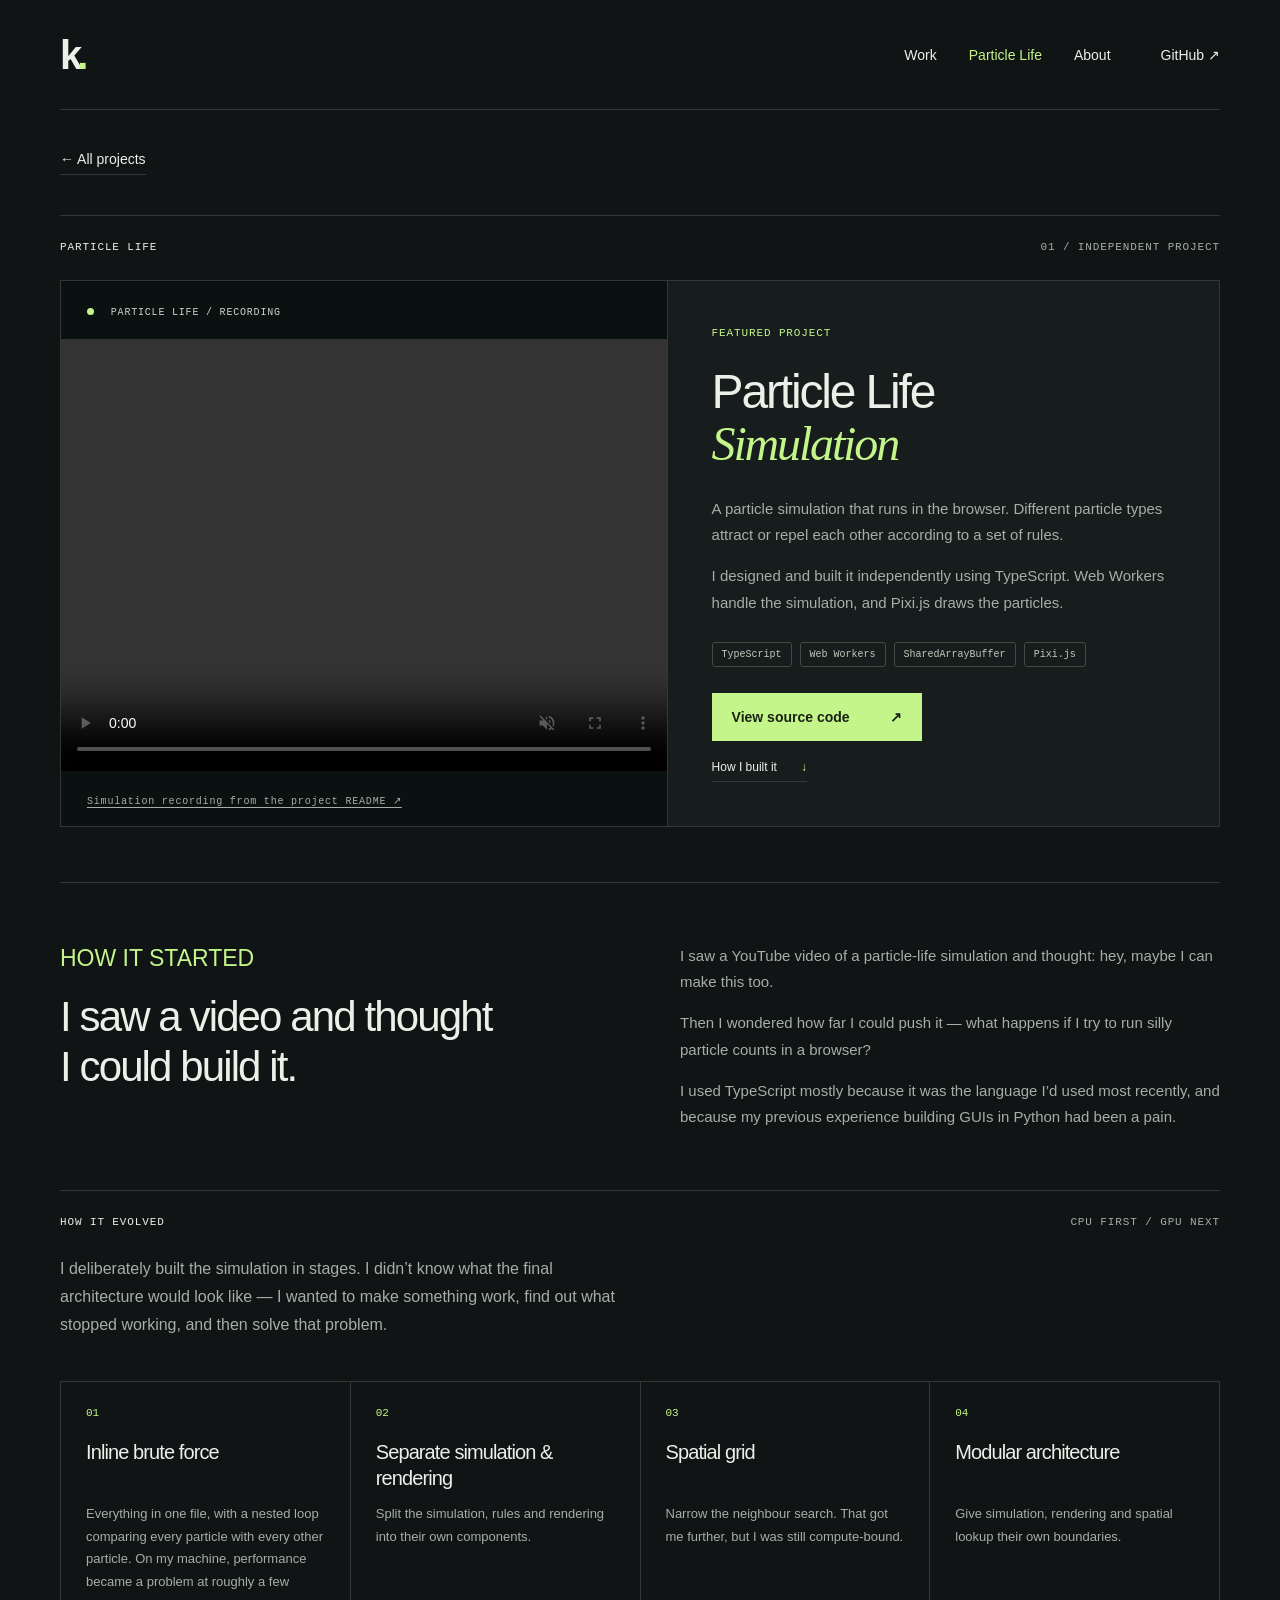
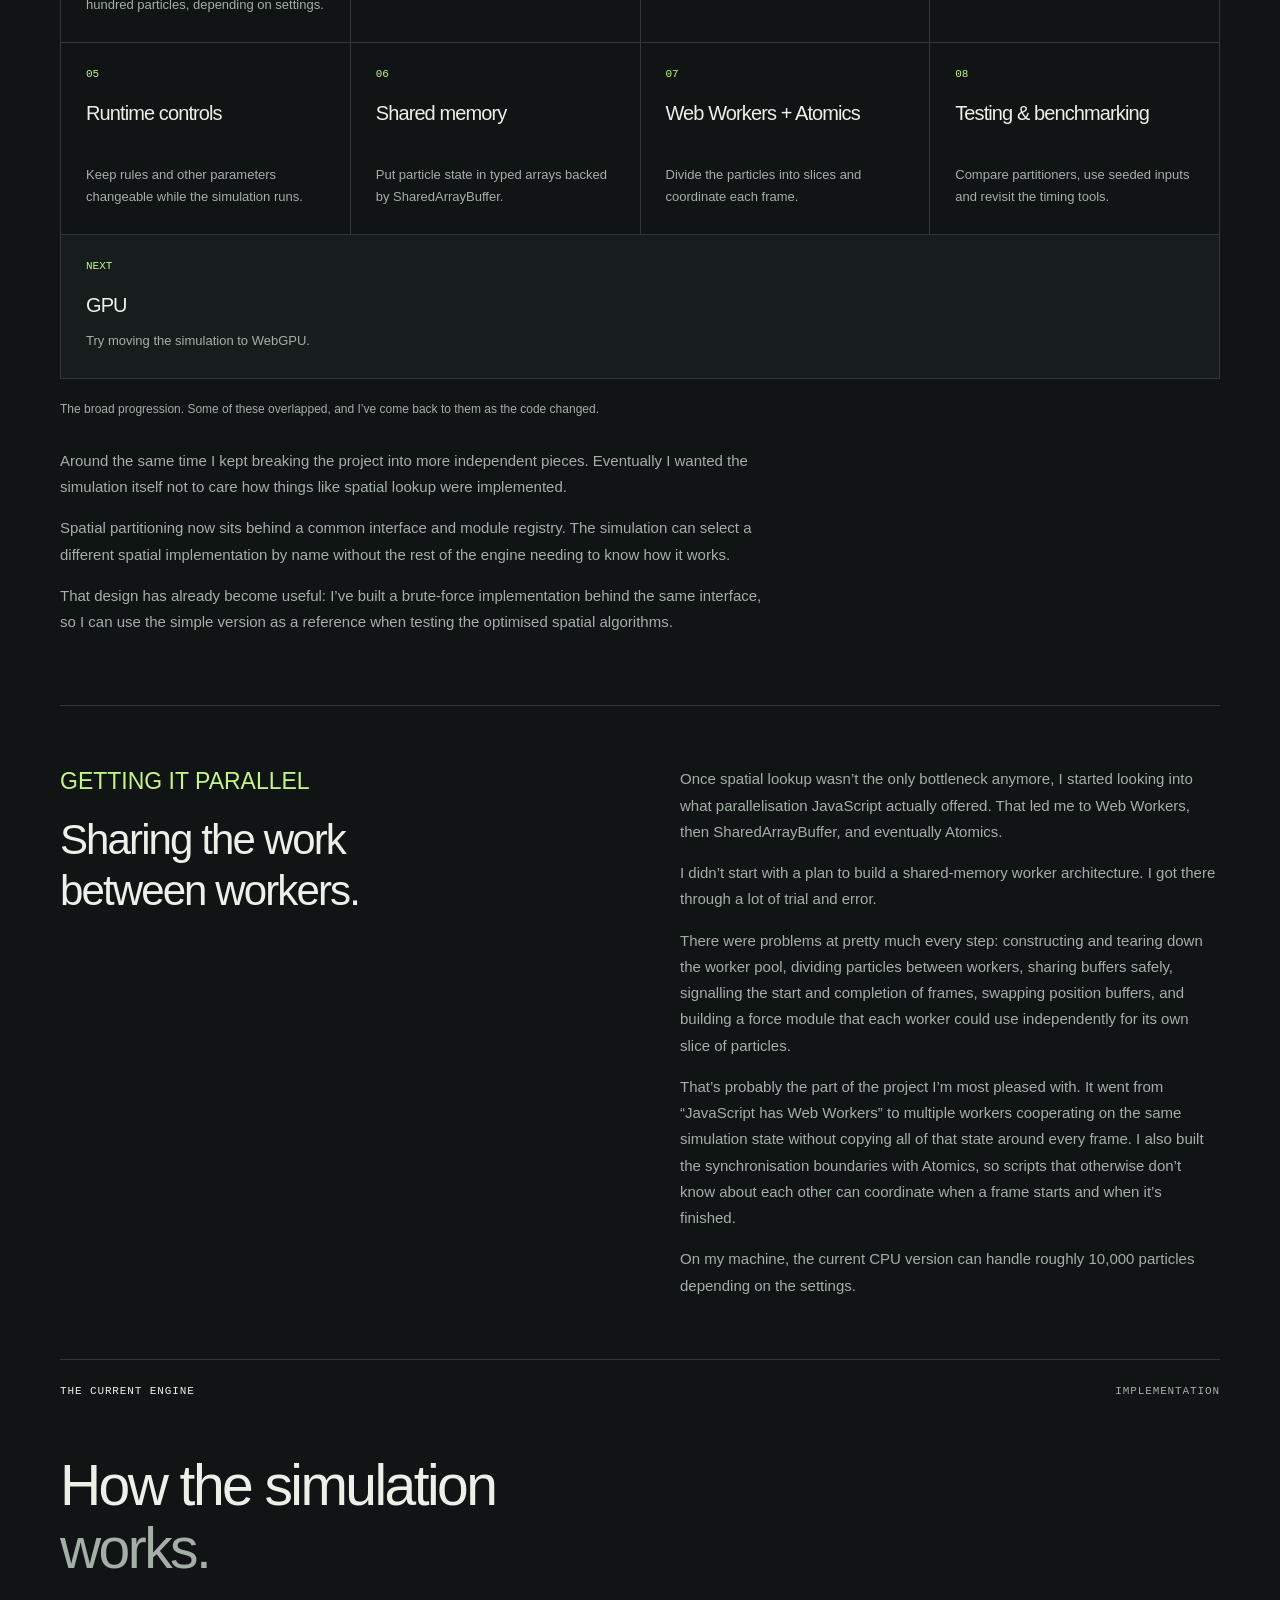
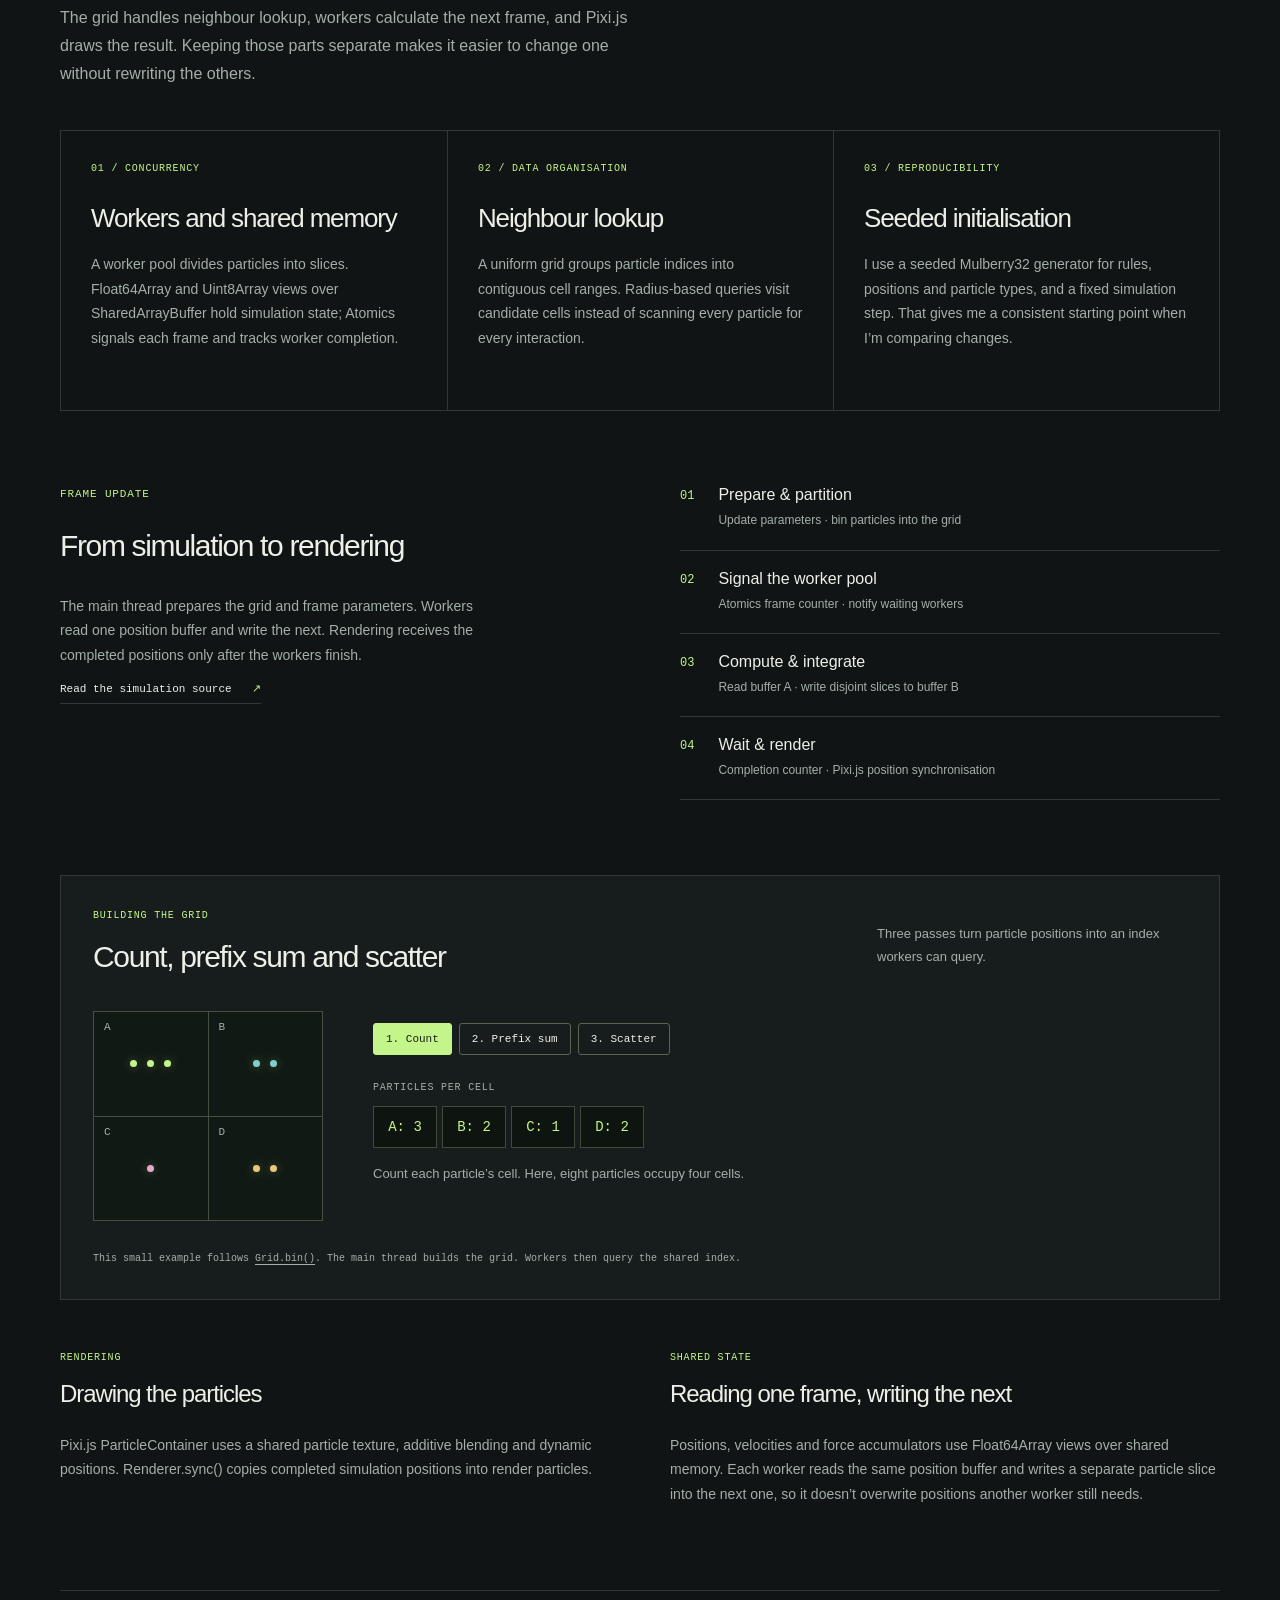
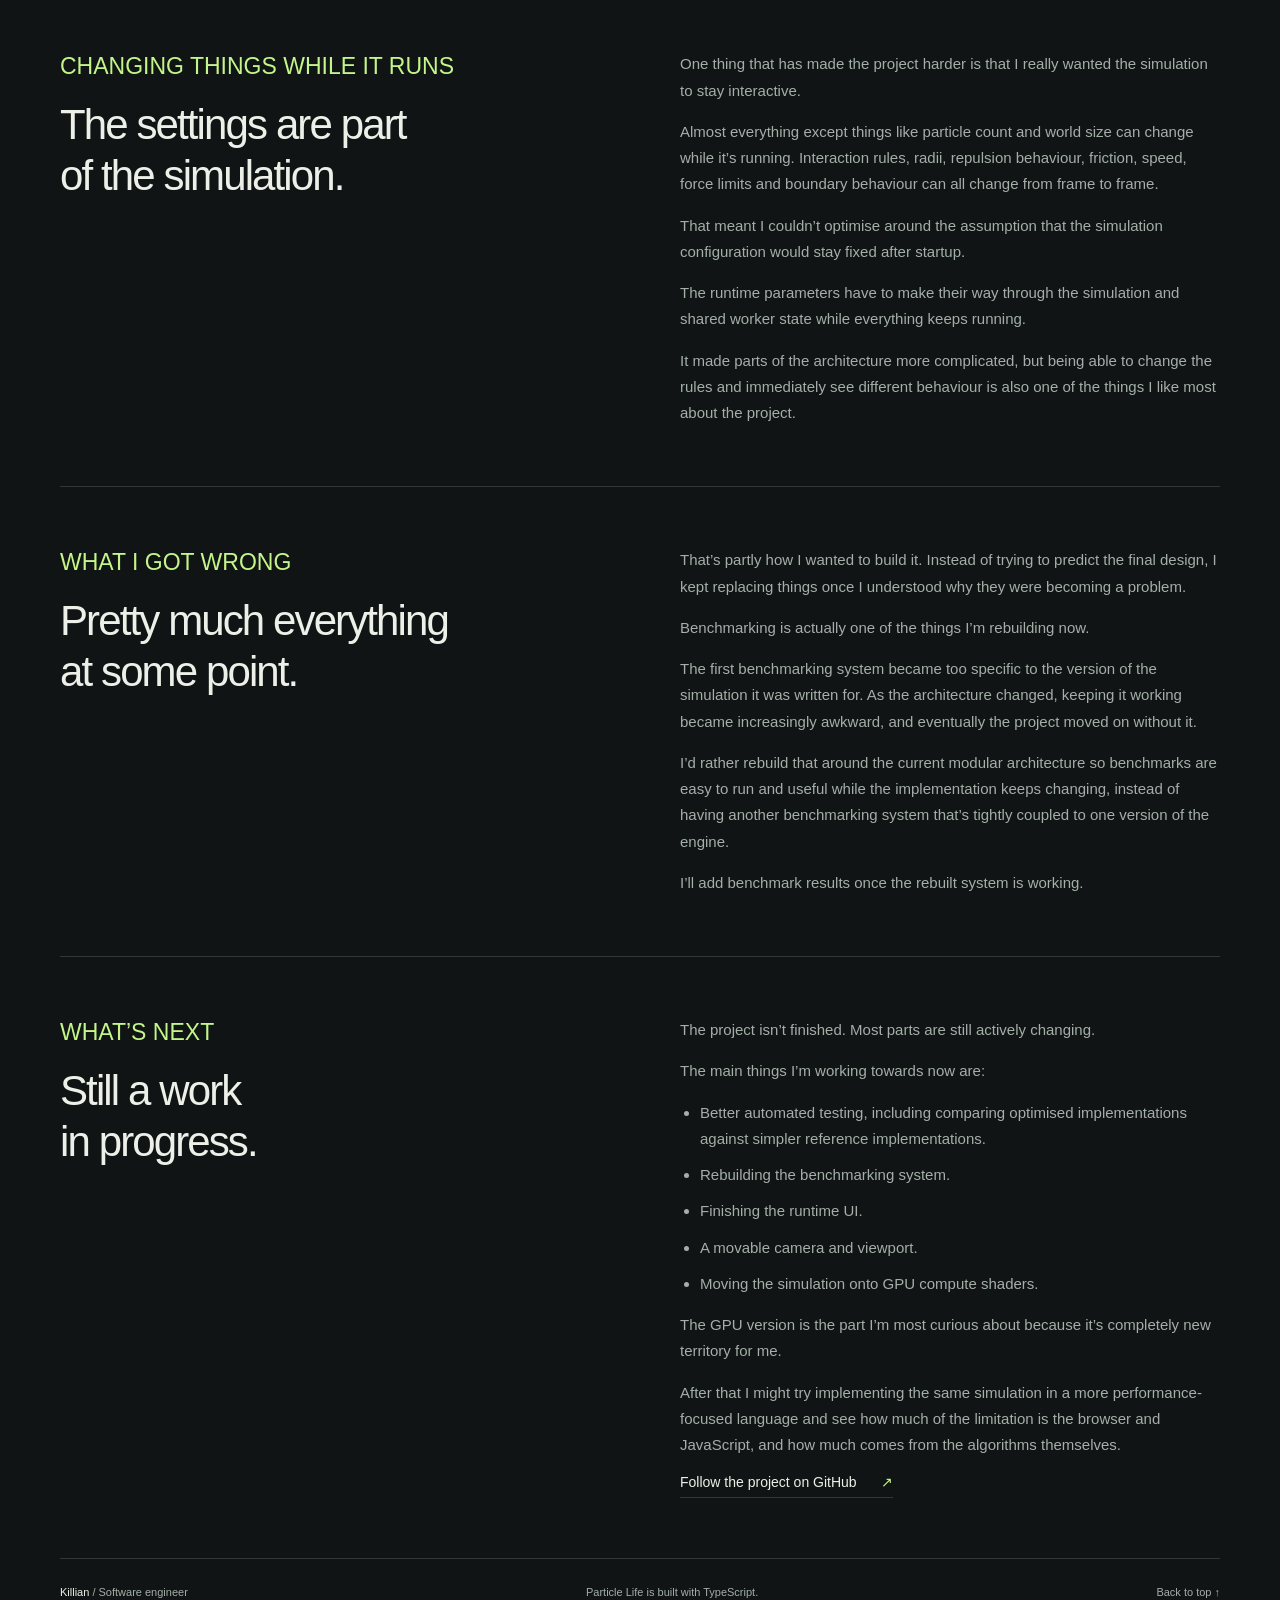
==== commit 2a0c6c14: "Clarify completed work and worker synchronisation in case study" ====
--- a/particle-life.html
+++ b/particle-life.html
@@ -51,11 +51,11 @@
         <li class="timeline-next"><span>NEXT</span><h3>GPU</h3><p>Try moving the simulation to WebGPU.</p></li>
       </ol>
       <p class="small-note">The broad progression. Some of these overlapped, and I’ve come back to them as the code changed.</p>
-      <div class="evolution-notes"><p>Around the same time I kept breaking the project into more independent pieces. Eventually I wanted the simulation itself not to care how things like spatial lookup were implemented.</p><p>Spatial partitioning now sits behind a common interface and module registry. The simulation can select a different spatial implementation by name without the rest of the engine needing to know how it works.</p><p>That design has already become useful: I’m working on a brute-force implementation behind the same interface so I can use the simple version as a reference when testing the optimised spatial algorithms.</p></div>
+      <div class="evolution-notes"><p>Around the same time I kept breaking the project into more independent pieces. Eventually I wanted the simulation itself not to care how things like spatial lookup were implemented.</p><p>Spatial partitioning now sits behind a common interface and module registry. The simulation can select a different spatial implementation by name without the rest of the engine needing to know how it works.</p><p>That design has already become useful: I’ve built a brute-force implementation behind the same interface, so I can use the simple version as a reference when testing the optimised spatial algorithms.</p></div>
     </section>
     <section id="parallel" class="story-section wrap" aria-labelledby="parallel-title">
       <div><p class="eyebrow">GETTING IT PARALLEL</p><h2 id="parallel-title">Sharing the work<br>between workers.</h2></div>
-      <div class="story-copy"><p>Once spatial lookup wasn’t the only bottleneck anymore, I started looking into what parallelisation JavaScript actually offered. That led me to Web Workers, then SharedArrayBuffer, and eventually Atomics.</p><p>I didn’t start with a plan to build a shared-memory worker architecture. I got there through a lot of trial and error.</p><p>There were problems at pretty much every step: constructing and tearing down the worker pool, dividing particles between workers, sharing buffers safely, signalling the start and completion of frames, swapping position buffers, and having workers invoke the same force and spatial modules as the rest of the simulation.</p><p>That’s probably the part of the project I’m most pleased with. It went from “JavaScript has Web Workers” to multiple workers cooperating on the same simulation state without copying all of that state around every frame.</p><p>On my machine, the current CPU version can handle roughly 10,000 particles depending on the settings.</p></div>
+      <div class="story-copy"><p>Once spatial lookup wasn’t the only bottleneck anymore, I started looking into what parallelisation JavaScript actually offered. That led me to Web Workers, then SharedArrayBuffer, and eventually Atomics.</p><p>I didn’t start with a plan to build a shared-memory worker architecture. I got there through a lot of trial and error.</p><p>There were problems at pretty much every step: constructing and tearing down the worker pool, dividing particles between workers, sharing buffers safely, signalling the start and completion of frames, swapping position buffers, and building a force module that each worker could use independently for its own slice of particles.</p><p>That’s probably the part of the project I’m most pleased with. It went from “JavaScript has Web Workers” to multiple workers cooperating on the same simulation state without copying all of that state around every frame. I also built the synchronisation boundaries with Atomics, so scripts that otherwise don’t know about each other can coordinate when a frame starts and when it’s finished.</p><p>On my machine, the current CPU version can handle roughly 10,000 particles depending on the settings.</p></div>
     </section>
 
     <section id="engineering" class="engineering wrap" aria-labelledby="engineering-title">
@@ -88,6 +88,6 @@
       <div class="story-copy"><p>The project isn’t finished. Most parts are still actively changing.</p><p>The main things I’m working towards now are:</p><ul class="story-list"><li>Better automated testing, including comparing optimised implementations against simpler reference implementations.</li><li>Rebuilding the benchmarking system.</li><li>Finishing the runtime UI.</li><li>A movable camera and viewport.</li><li>Moving the simulation onto GPU compute shaders.</li></ul><p>The GPU version is the part I’m most curious about because it’s completely new territory for me.</p><p>After that I might try implementing the same simulation in a more performance-focused language and see how much of the limitation is the browser and JavaScript, and how much comes from the algorithms themselves.</p><a class="text-link" href="https://github.com/DufusLupus/Javascript-Particle-Sim">Follow the project on GitHub <span aria-hidden="true">↗</span></a></div>
     </section>
   </main>
-  <footer class="wrap"><span>Killian <span class="muted">/ Software engineer</span></span><span>Built with HTML, CSS and JavaScript.</span><a href="#">Back to top ↑</a></footer>
+  <footer class="wrap"><span>Killian <span class="muted">/ Software engineer</span></span><span>Particle Life is built with TypeScript.</span><a href="#">Back to top ↑</a></footer>
 </body>
 </html>
--- a/styles.css
+++ b/styles.css
@@ -22,3 +22,6 @@
 .evolution-notes{max-width:720px;margin-top:28px}.evolution-notes p{font-size:15px}.story-list{padding-left:20px;color:var(--muted);font-size:15px;line-height:1.75}.story-list li{margin-bottom:10px}
 
 .timeline-next{grid-column:1 / -1}.timeline-next h3{min-height:0}
+
+/* Make story questions readable as headings rather than small metadata. */
+.story-section>div>.eyebrow{font-family:inherit;font-size:clamp(18px,1.8vw,23px);font-weight:500;letter-spacing:0;line-height:1.35;margin-bottom:18px;text-transform:none}
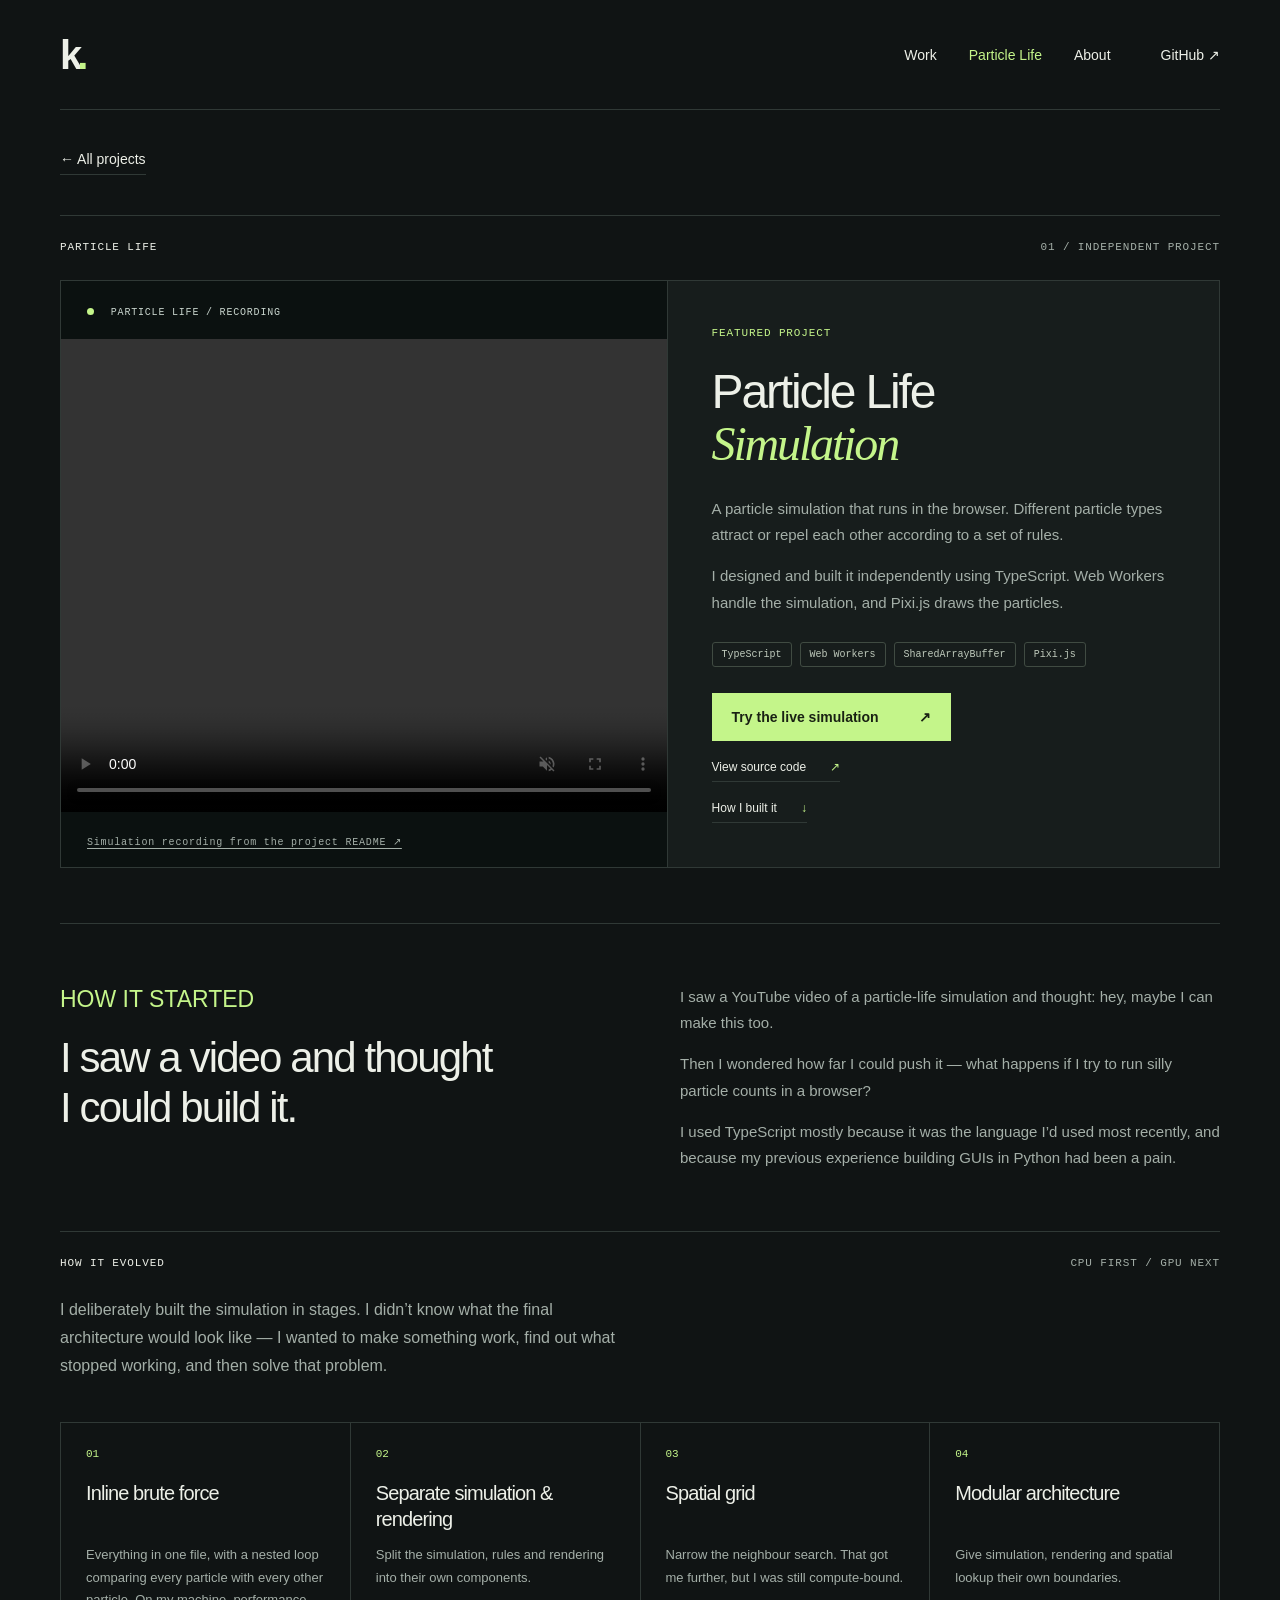
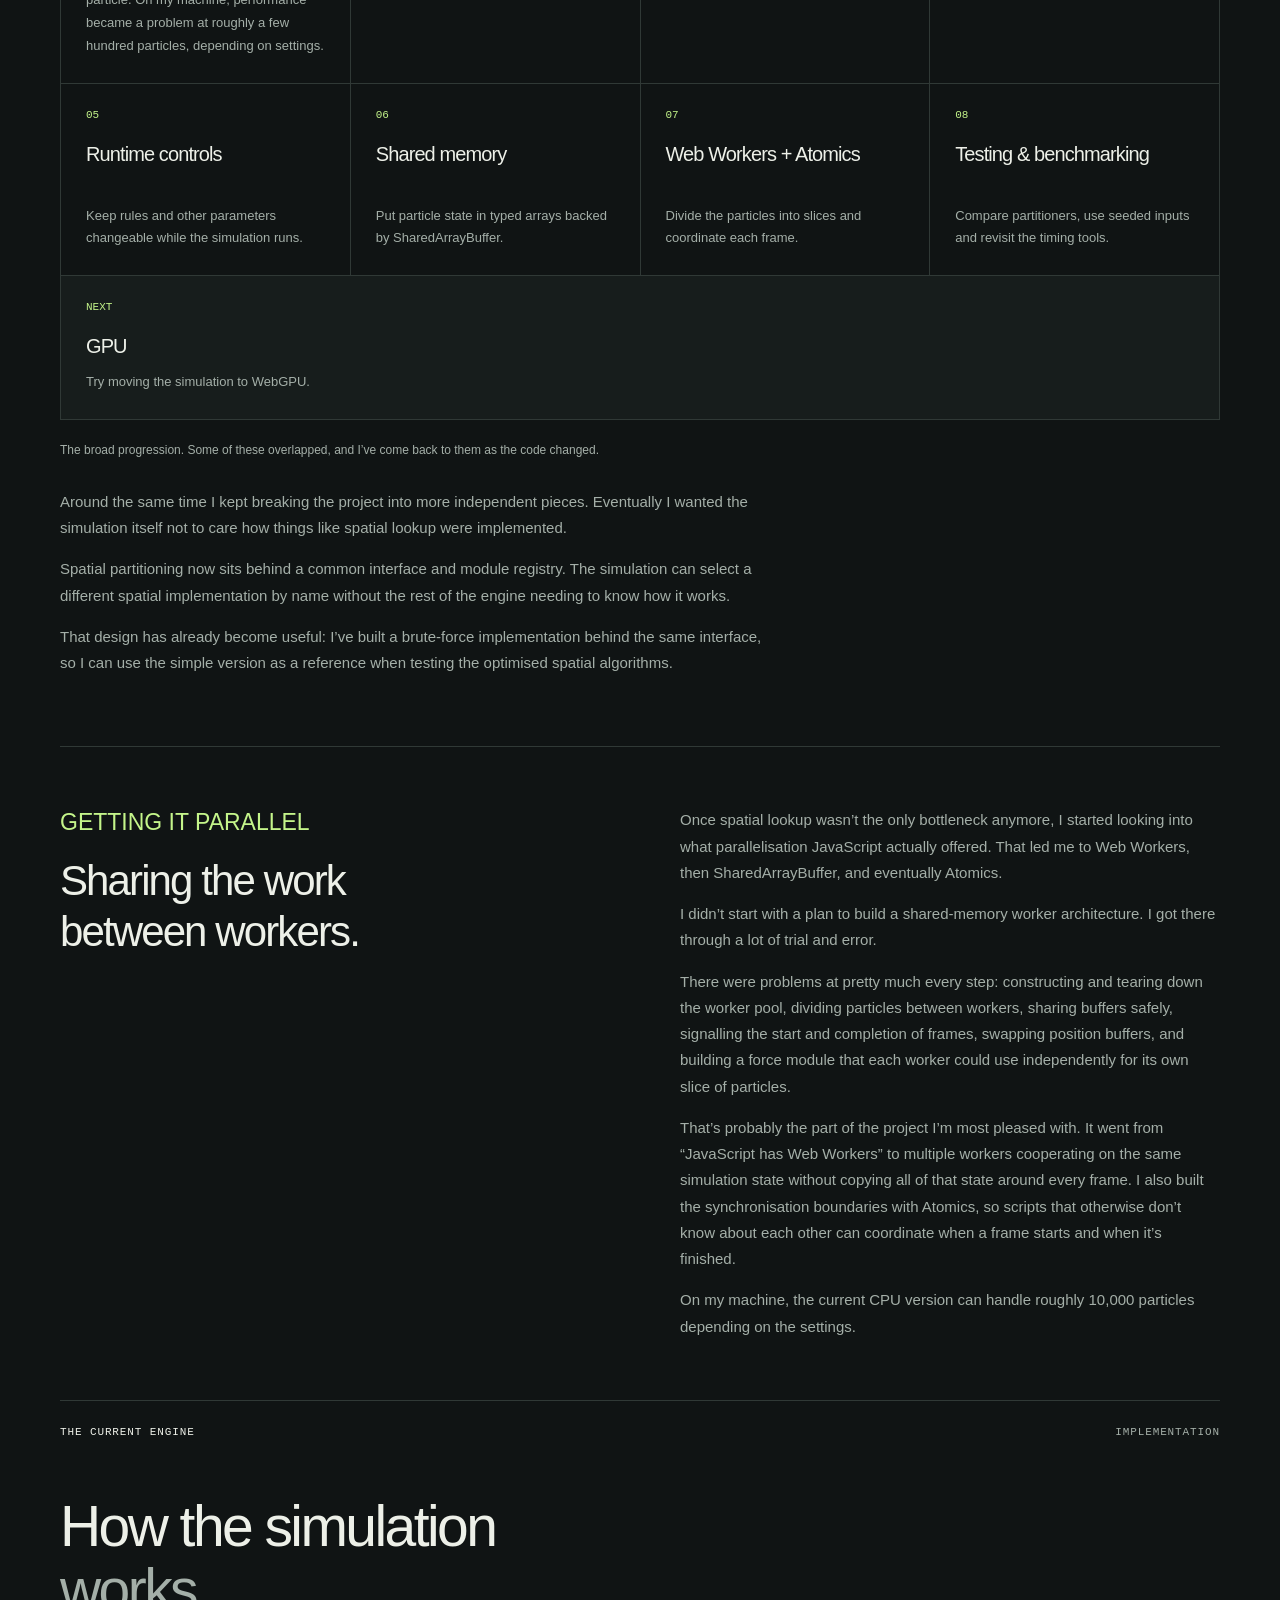
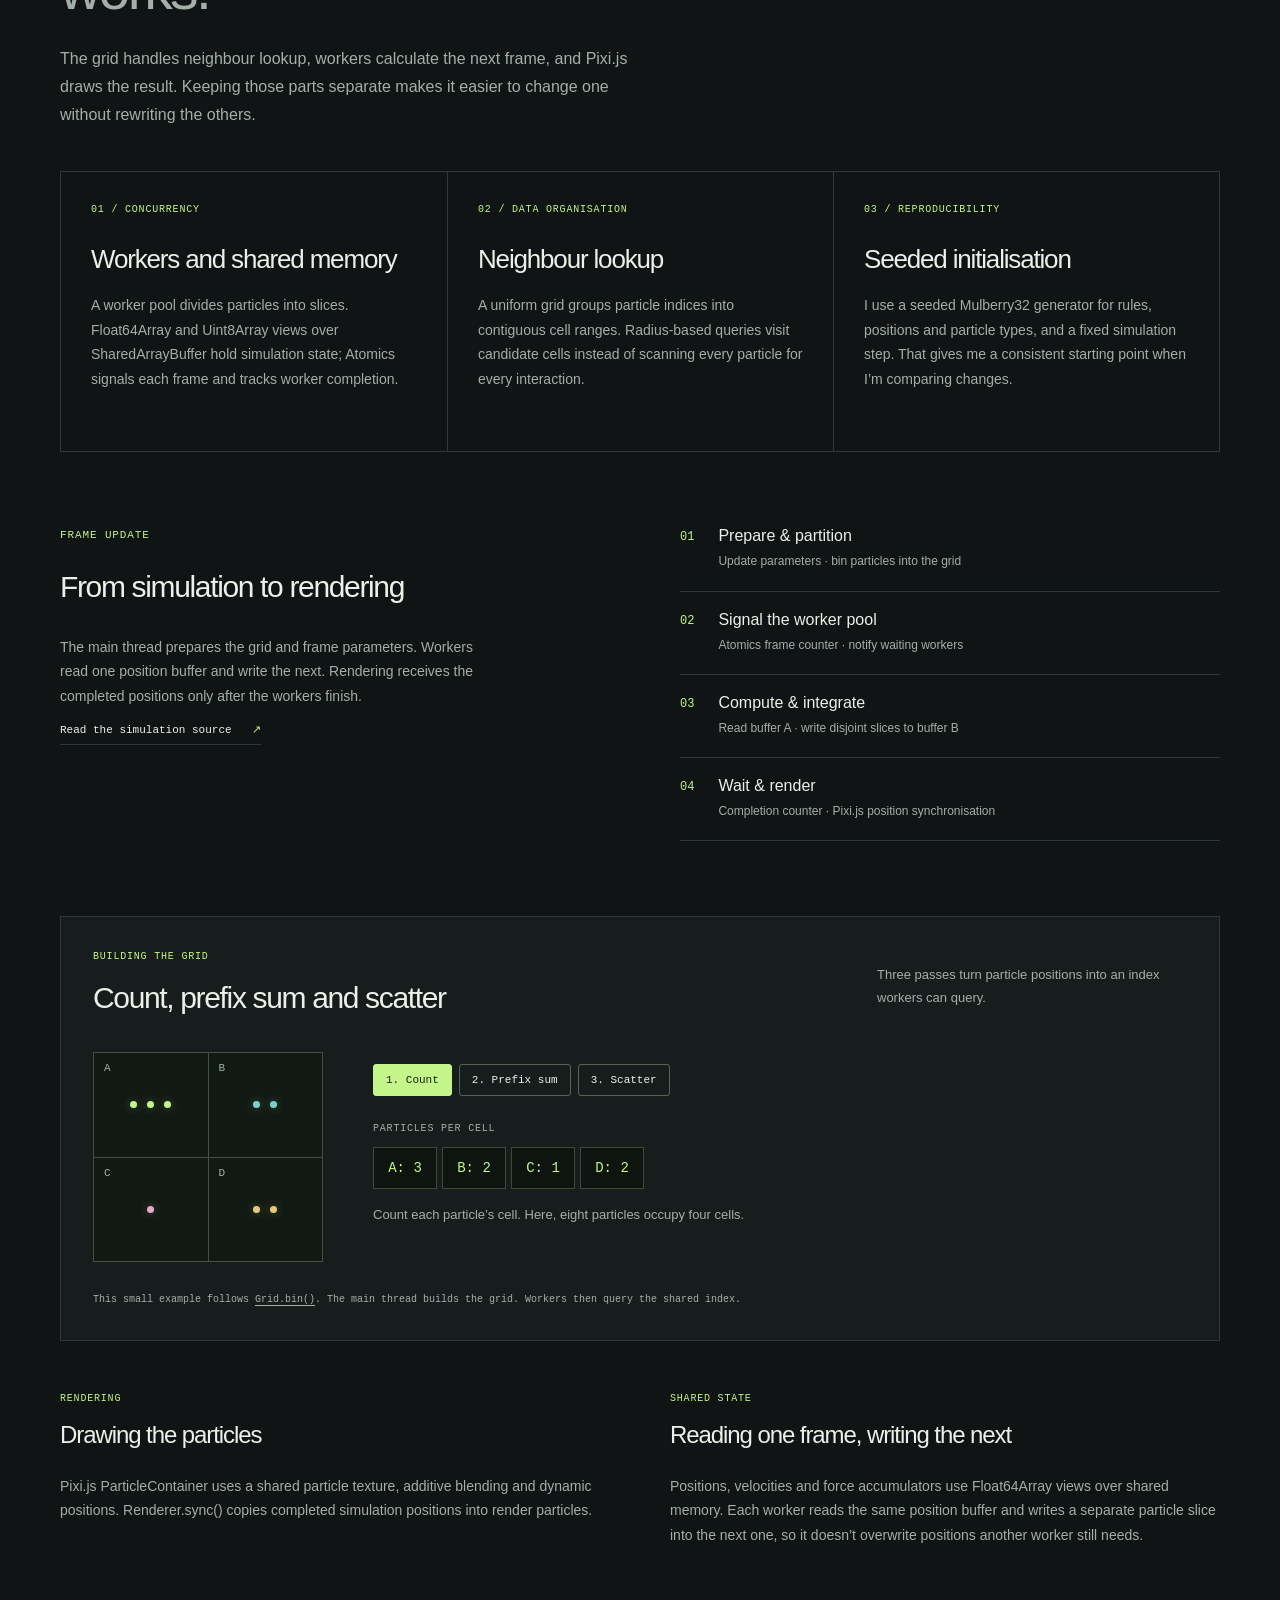
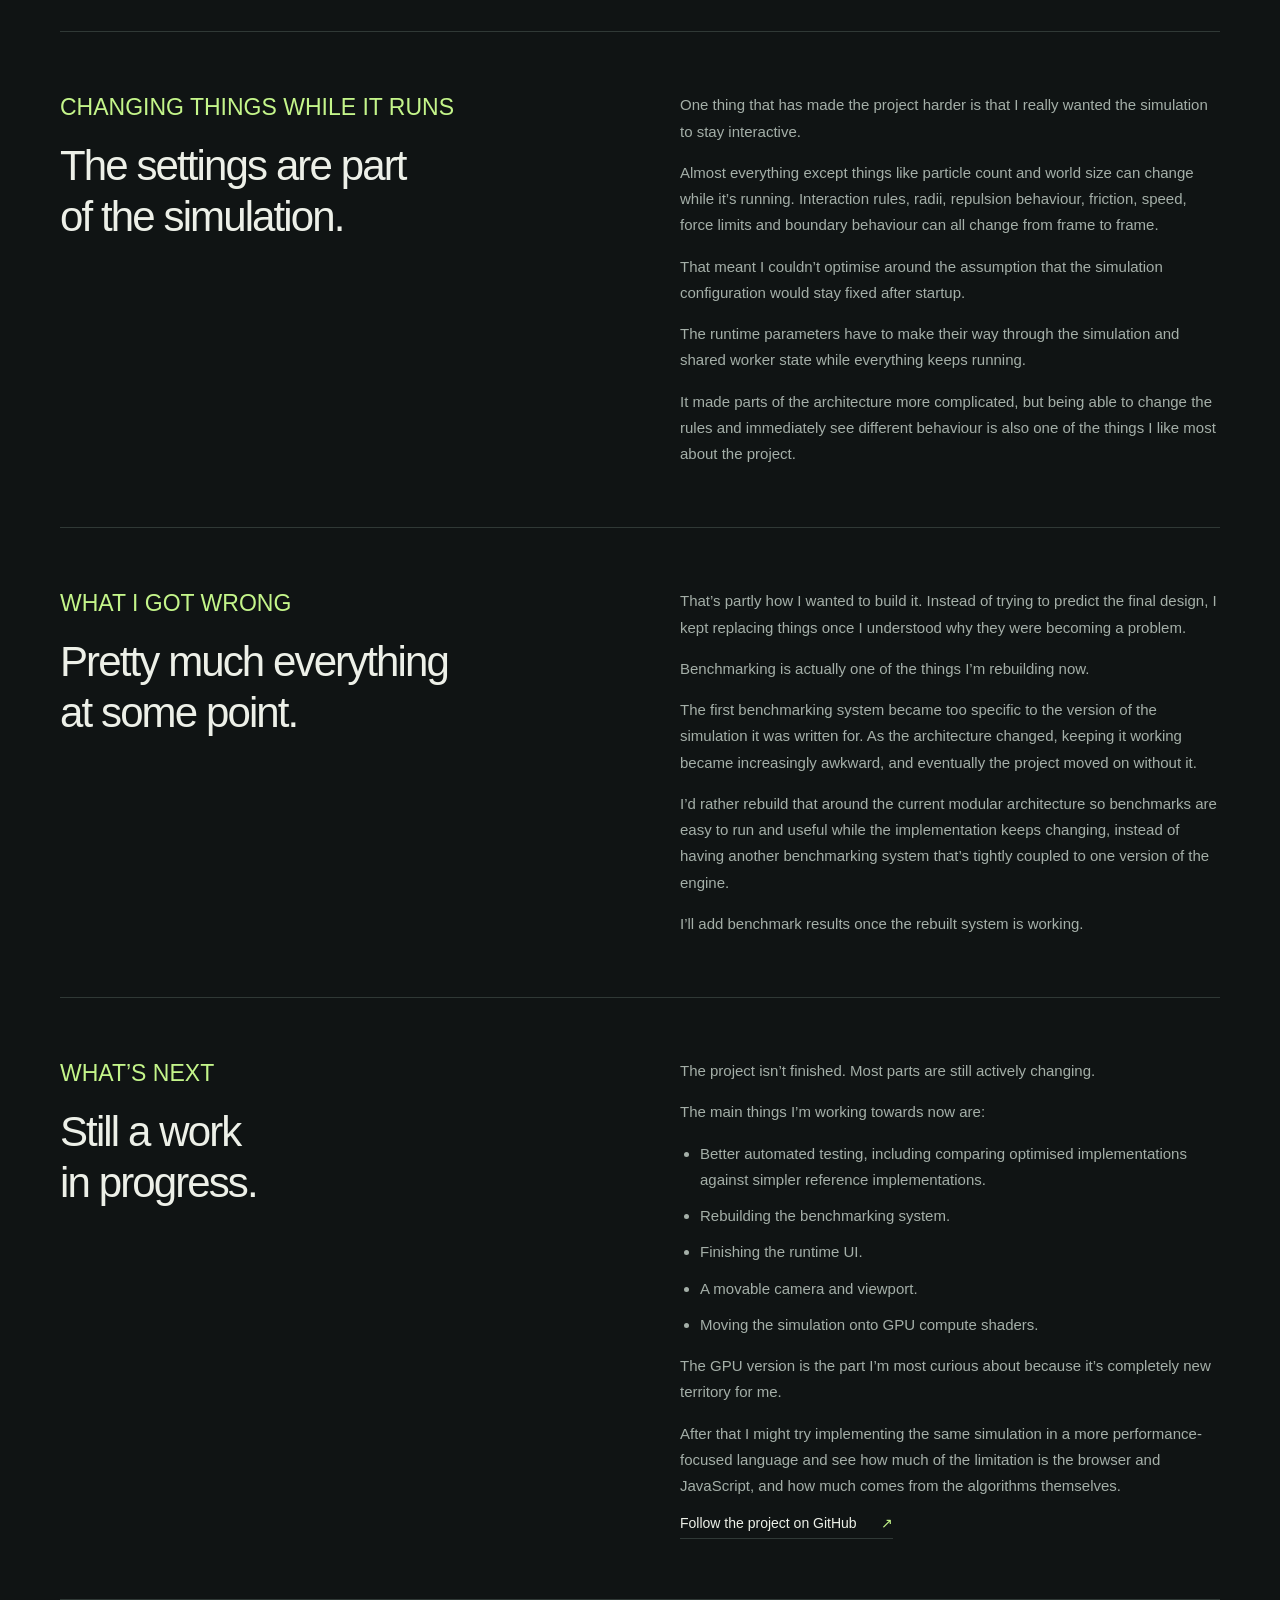
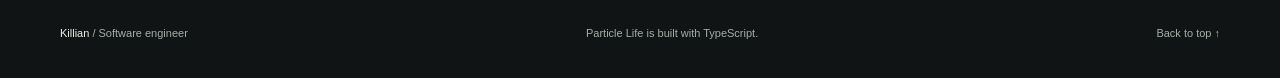
==== commit bcbb7ff5: "Link live Particle Life simulation from portfolio" ====
--- a/particle-life.html
+++ b/particle-life.html
@@ -27,7 +27,7 @@
       <div class="section-label"><h2 id="work-title">PARTICLE LIFE</h2><span>01 / INDEPENDENT PROJECT</span></div>
       <article class="featured">
         <div class="particle-art"><video id="particle-video" controls muted playsinline loop preload="metadata" aria-label="Particle Life simulation recording"><source src="assets/particle-life.mp4" type="video/mp4">Your browser cannot play this video. <a href="assets/particle-life.mp4">Download the simulation recording</a>.</video><div class="art-label"><span class="status-dot"></span> PARTICLE LIFE / RECORDING</div><p class="art-caption"><a href="https://github.com/user-attachments/assets/b621fb14-c8b5-4157-82b7-b56a4f75bf6d">Simulation recording from the project README ↗</a></p></div>
-        <div class="project-copy"><p class="eyebrow">FEATURED PROJECT</p><h1>Particle Life<span class="serif">Simulation</span></h1><p>A particle simulation that runs in the browser. Different particle types attract or repel each other according to a set of rules.</p><p>I designed and built it independently using TypeScript. Web Workers handle the simulation, and Pixi.js draws the particles.</p><ul class="tags" aria-label="Project technologies"><li>TypeScript</li><li>Web Workers</li><li>SharedArrayBuffer</li><li>Pixi.js</li></ul><a class="button" href="https://github.com/DufusLupus/Javascript-Particle-Sim">View source code <span aria-hidden="true">↗</span></a><a class="text-link secondary-link" href="#origin">How I built it <span aria-hidden="true">↓</span></a></div>
+        <div class="project-copy"><p class="eyebrow">FEATURED PROJECT</p><h1>Particle Life<span class="serif">Simulation</span></h1><p>A particle simulation that runs in the browser. Different particle types attract or repel each other according to a set of rules.</p><p>I designed and built it independently using TypeScript. Web Workers handle the simulation, and Pixi.js draws the particles.</p><ul class="tags" aria-label="Project technologies"><li>TypeScript</li><li>Web Workers</li><li>SharedArrayBuffer</li><li>Pixi.js</li></ul><a class="button" href="https://javascript-particle-sim.vercel.app/">Try the live simulation <span aria-hidden="true">↗</span></a><a class="text-link secondary-link" href="https://github.com/DufusLupus/Javascript-Particle-Sim">View source code <span aria-hidden="true">↗</span></a><a class="text-link secondary-link" href="#origin">How I built it <span aria-hidden="true">↓</span></a></div>
       </article>
 
     </section>
